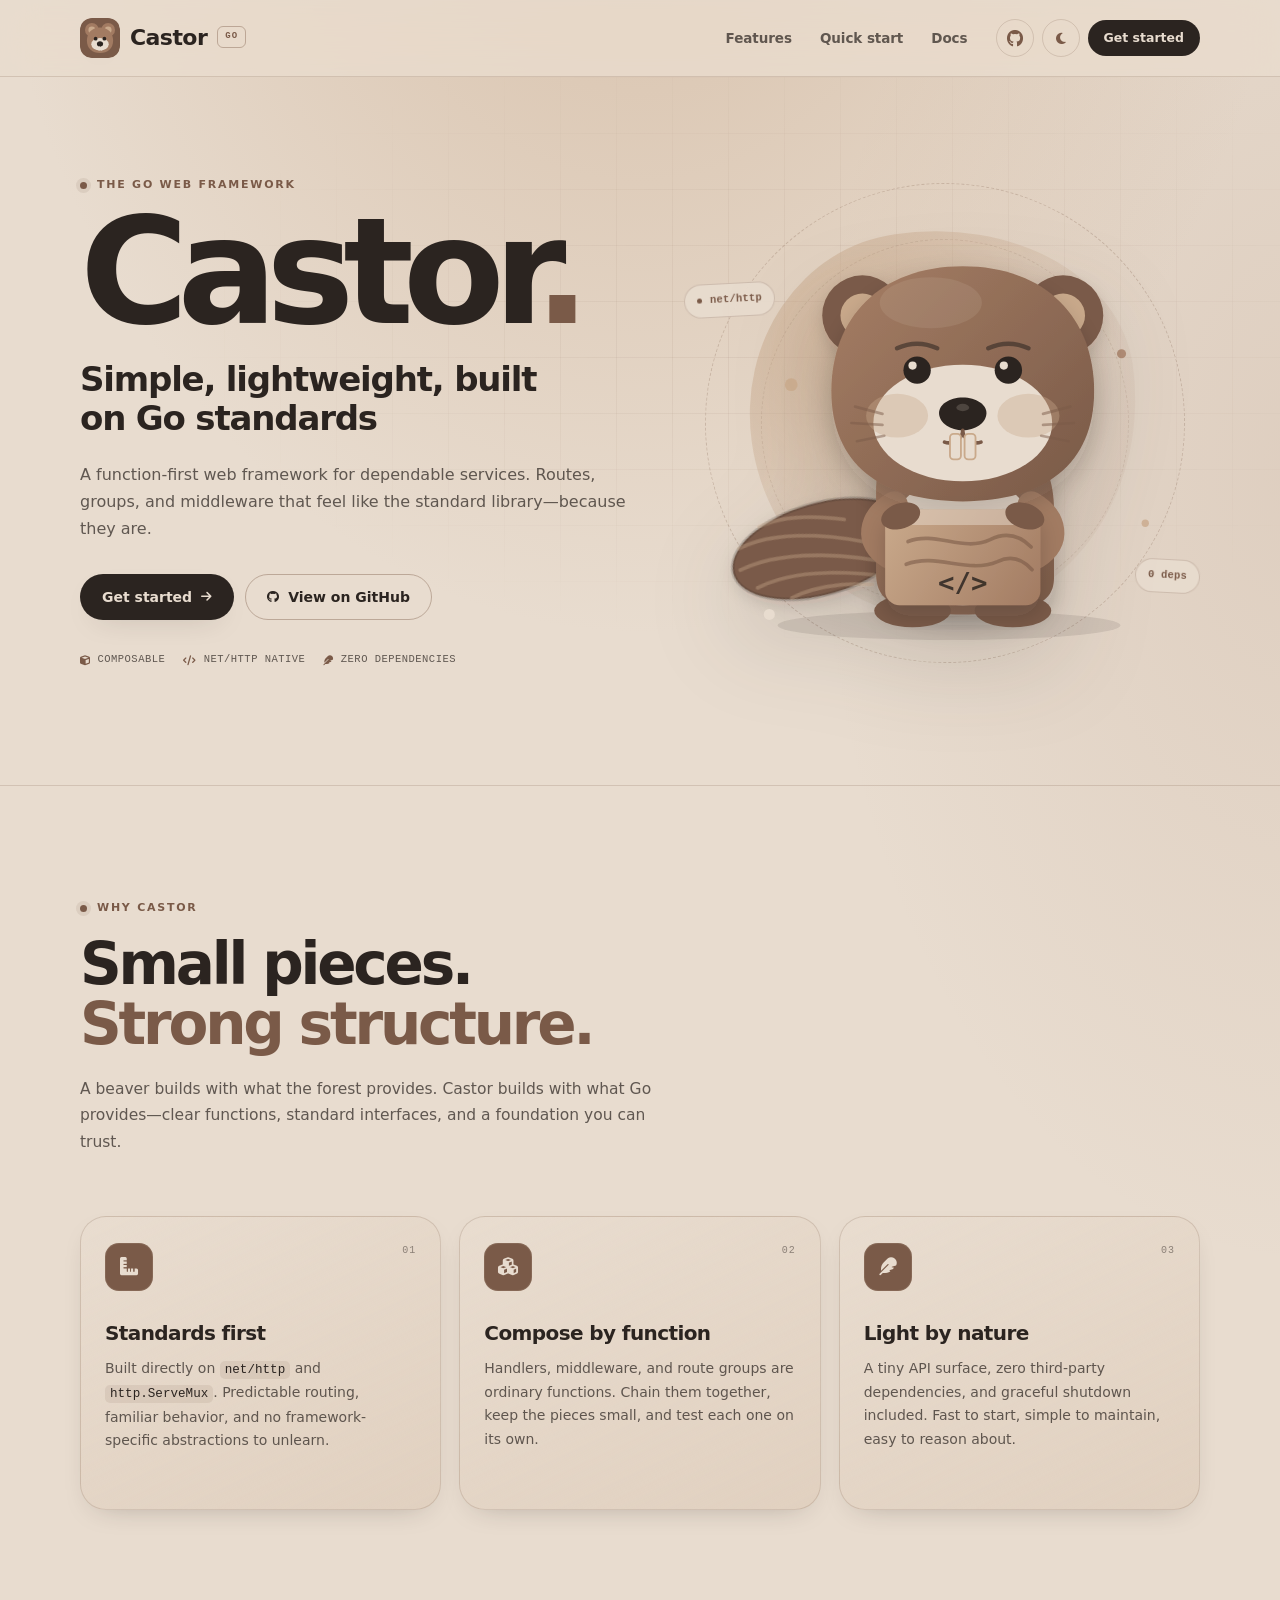
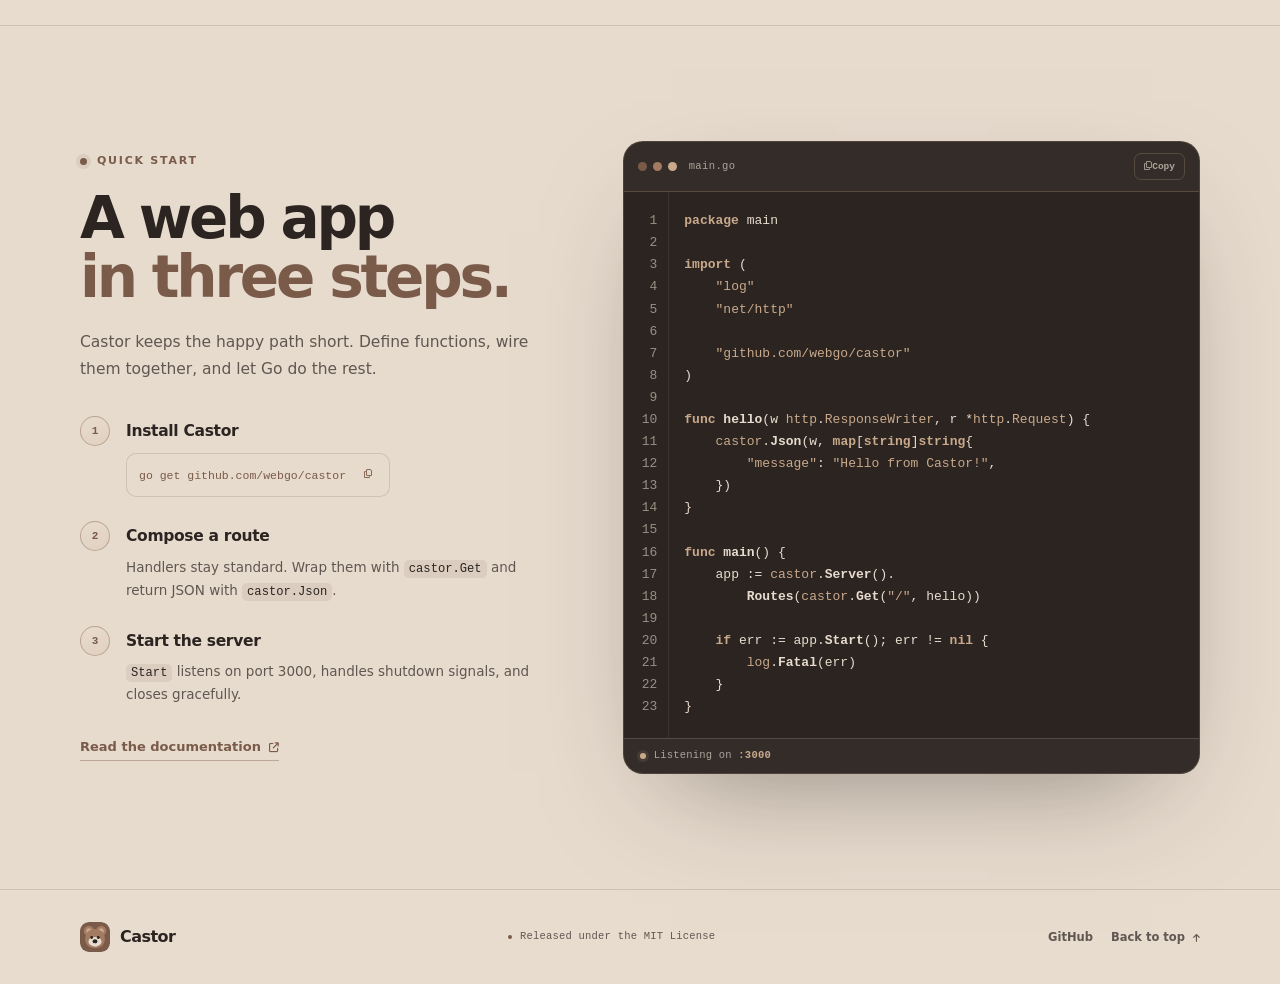
==== index.html @ f1280d49 "feat: initial commit" ====
<!DOCTYPE html>
<html lang="en" data-theme="light">
<head>
  <meta charset="utf-8">
  <meta name="viewport" content="width=device-width, initial-scale=1">
  <title>Castor — Simple, lightweight, built on Go standards</title>
  <meta name="description" content="Castor is a simple, lightweight Go web framework built on net/http standards. Compose routes, groups, and middleware from plain functions.">
  <meta name="theme-color" content="#E8DCCF">
  <link rel="icon" type="image/svg+xml" href="assets/castor-mark.svg">
  <script>
    (() => {
      const saved = (() => {
        try { return localStorage.getItem('castor-theme'); } catch { return null; }
      })();
      const theme = saved === 'light' || saved === 'dark'
        ? saved
        : (window.matchMedia('(prefers-color-scheme: dark)').matches ? 'dark' : 'light');
      document.documentElement.dataset.theme = theme;
    })();
  </script>
  <link rel="preconnect" href="https://cdnjs.cloudflare.com" crossorigin>
  <link rel="stylesheet" href="https://cdnjs.cloudflare.com/ajax/libs/font-awesome/6.7.2/css/all.min.css" crossorigin="anonymous" referrerpolicy="no-referrer">
  <link rel="stylesheet" href="styles.css">
</head>
<body>
  <a class="skip-link" href="#main">Skip to content</a>

  <header class="site-header">
    <nav class="nav container" aria-label="Main navigation">
      <a class="brand" href="#top" aria-label="Castor home">
        <img class="brand-mark" src="assets/castor-mark.svg" width="40" height="40" alt="">
        <span class="brand-name">Castor</span>
        <span class="brand-badge">Go</span>
      </a>

      <div class="nav-links">
        <a href="#features">Features</a>
        <a href="#quickstart">Quick start</a>
        <a href="https://github.com/webgo/castor#readme" target="_blank" rel="noreferrer">Docs</a>
      </div>

      <div class="nav-actions">
        <a class="nav-github" href="https://github.com/webgo/castor" target="_blank" rel="noreferrer" aria-label="Castor on GitHub">
          <i class="fa-brands fa-github" aria-hidden="true"></i>
        </a>
        <button class="theme-toggle" type="button" data-theme-toggle aria-label="Switch to dark theme" aria-pressed="false">
          <span class="theme-icon theme-icon-light" aria-hidden="true"><i class="fa-solid fa-moon"></i></span>
          <span class="theme-icon theme-icon-dark" aria-hidden="true"><i class="fa-solid fa-sun"></i></span>
        </button>
        <a class="button button-small button-primary nav-cta" href="#quickstart">Get started</a>
      </div>
    </nav>
  </header>

  <main id="main">
    <section class="hero" id="top" aria-labelledby="hero-title">
      <div class="container hero-grid">
        <div class="hero-copy">
          <p class="eyebrow"><span class="eyebrow-dot" aria-hidden="true"></span> The Go web framework</p>
          <h1 class="hero-title" id="hero-title">Castor<span class="hero-period">.</span></h1>
          <p class="tagline">Simple, lightweight, built on Go standards</p>
          <p class="lede">A function-first web framework for dependable services. Routes, groups, and middleware that feel like the standard library—because they are.</p>

          <div class="hero-actions">
            <a class="button button-primary" href="#quickstart">
              Get started
              <i class="fa-solid fa-arrow-right" aria-hidden="true"></i>
            </a>
            <a class="button button-ghost" href="https://github.com/webgo/castor" target="_blank" rel="noreferrer">
              <i class="fa-brands fa-github" aria-hidden="true"></i>
              View on GitHub
            </a>
          </div>

          <ul class="hero-facts" aria-label="Castor highlights">
            <li><i class="fa-solid fa-cube" aria-hidden="true"></i> Composable</li>
            <li><i class="fa-solid fa-code" aria-hidden="true"></i> net/http native</li>
            <li><i class="fa-solid fa-feather" aria-hidden="true"></i> Zero dependencies</li>
          </ul>
        </div>

        <div class="hero-art">
          <div class="hero-orbit hero-orbit-one" aria-hidden="true"></div>
          <div class="hero-orbit hero-orbit-two" aria-hidden="true"></div>
          <div class="mascot-wrap">
            <img class="mascot" src="assets/castor-mascot.svg" width="560" height="520" alt="Castor, a friendly beaver holding a wooden block carved with code brackets">
          </div>
          <span class="floating-tag floating-tag-one"><span class="tag-dot" aria-hidden="true"></span> net/http</span>
          <span class="floating-tag floating-tag-two">0 deps</span>
        </div>
      </div>
    </section>

    <section class="section features" id="features" aria-labelledby="features-title">
      <div class="container">
        <div class="section-head">
          <p class="eyebrow"><span class="eyebrow-dot" aria-hidden="true"></span> Why Castor</p>
          <h2 id="features-title">Small pieces.<br><span class="text-accent">Strong structure.</span></h2>
          <p class="section-lede">A beaver builds with what the forest provides. Castor builds with what Go provides—clear functions, standard interfaces, and a foundation you can trust.</p>
        </div>

        <div class="feature-grid">
          <article class="feature-card">
            <div class="card-top">
              <span class="card-icon"><i class="fa-solid fa-ruler-combined" aria-hidden="true"></i></span>
              <span class="card-index">01</span>
            </div>
            <h3>Standards first</h3>
            <p>Built directly on <code>net/http</code> and <code>http.ServeMux</code>. Predictable routing, familiar behavior, and no framework-specific abstractions to unlearn.</p>
            <span class="card-line" aria-hidden="true"></span>
          </article>

          <article class="feature-card">
            <div class="card-top">
              <span class="card-icon"><i class="fa-solid fa-cubes" aria-hidden="true"></i></span>
              <span class="card-index">02</span>
            </div>
            <h3>Compose by function</h3>
            <p>Handlers, middleware, and route groups are ordinary functions. Chain them together, keep the pieces small, and test each one on its own.</p>
            <span class="card-line" aria-hidden="true"></span>
          </article>

          <article class="feature-card">
            <div class="card-top">
              <span class="card-icon"><i class="fa-solid fa-feather" aria-hidden="true"></i></span>
              <span class="card-index">03</span>
            </div>
            <h3>Light by nature</h3>
            <p>A tiny API surface, zero third-party dependencies, and graceful shutdown included. Fast to start, simple to maintain, easy to reason about.</p>
            <span class="card-line" aria-hidden="true"></span>
          </article>
        </div>
      </div>
    </section>

    <section class="section quickstart" id="quickstart" aria-labelledby="quickstart-title">
      <div class="container">
        <div class="tutorial-shell">
          <div class="tutorial-copy">
            <p class="eyebrow"><span class="eyebrow-dot" aria-hidden="true"></span> Quick start</p>
            <h2 id="quickstart-title">A web app<br><span class="text-accent">in three steps.</span></h2>
            <p class="section-lede">Castor keeps the happy path short. Define functions, wire them together, and let Go do the rest.</p>

            <ol class="steps">
              <li>
                <span class="step-number" aria-hidden="true">1</span>
                <div class="step-body">
                  <h3>Install Castor</h3>
                  <div class="install-command">
                    <code id="install-command">go get github.com/webgo/castor</code>
                    <button class="copy-button copy-button-compact" type="button" data-copy-target="#install-command" aria-label="Copy install command">
                      <span class="copy-default" aria-hidden="true"><i class="fa-regular fa-copy"></i></span>
                      <span class="copy-success" aria-hidden="true"><i class="fa-solid fa-check"></i></span>
                    </button>
                  </div>
                </div>
              </li>
              <li>
                <span class="step-number" aria-hidden="true">2</span>
                <div class="step-body">
                  <h3>Compose a route</h3>
                  <p>Handlers stay standard. Wrap them with <code>castor.Get</code> and return JSON with <code>castor.Json</code>.</p>
                </div>
              </li>
              <li>
                <span class="step-number" aria-hidden="true">3</span>
                <div class="step-body">
                  <h3>Start the server</h3>
                  <p><code>Start</code> listens on port 3000, handles shutdown signals, and closes gracefully.</p>
                </div>
              </li>
            </ol>

            <a class="text-link" href="https://github.com/webgo/castor" target="_blank" rel="noreferrer">
              Read the documentation
              <i class="fa-solid fa-arrow-up-right-from-square" aria-hidden="true"></i>
            </a>
          </div>

          <div class="tutorial-code">
            <div class="code-card">
              <div class="code-toolbar">
                <div class="traffic-lights" aria-hidden="true"><span></span><span></span><span></span></div>
                <span class="code-filename">main.go</span>
                <button class="copy-button" type="button" data-copy-target="#quickstart-code" aria-label="Copy quick start code">
                  <span class="copy-default" aria-hidden="true"><i class="fa-regular fa-copy"></i><span class="copy-label">Copy</span></span>
                  <span class="copy-success" aria-hidden="true"><i class="fa-solid fa-check"></i><span class="copy-label">Copied</span></span>
                </button>
              </div>

              <div class="code-body">
                <div class="line-numbers" aria-hidden="true">
                  <span>1</span><span>2</span><span>3</span><span>4</span><span>5</span><span>6</span>
                  <span>7</span><span>8</span><span>9</span><span>10</span><span>11</span><span>12</span>
                  <span>13</span><span>14</span><span>15</span><span>16</span><span>17</span><span>18</span>
                  <span>19</span><span>20</span><span>21</span><span>22</span><span>23</span>
                </div>
                <pre class="code" tabindex="0" aria-label="Example Castor application code"><code id="quickstart-code"><span class="tok-kw">package</span> main

<span class="tok-kw">import</span> (
	<span class="tok-str">"log"</span>
	<span class="tok-str">"net/http"</span>

	<span class="tok-str">"github.com/webgo/castor"</span>
)

<span class="tok-kw">func</span> <span class="tok-fn">hello</span>(w <span class="tok-pkg">http</span>.<span class="tok-type">ResponseWriter</span>, r *<span class="tok-pkg">http</span>.<span class="tok-type">Request</span>) {
	<span class="tok-pkg">castor</span>.<span class="tok-fn">Json</span>(w, <span class="tok-kw">map</span>[<span class="tok-kw">string</span>]<span class="tok-kw">string</span>{
		<span class="tok-str">"message"</span>: <span class="tok-str">"Hello from Castor!"</span>,
	})
}

<span class="tok-kw">func</span> <span class="tok-fn">main</span>() {
	app := <span class="tok-pkg">castor</span>.<span class="tok-fn">Server</span>().
		<span class="tok-fn">Routes</span>(<span class="tok-pkg">castor</span>.<span class="tok-fn">Get</span>(<span class="tok-str">"/"</span>, hello))

	<span class="tok-kw">if</span> err := app.<span class="tok-fn">Start</span>(); err != <span class="tok-kw">nil</span> {
		<span class="tok-pkg">log</span>.<span class="tok-fn">Fatal</span>(err)
	}
}</code></pre>
              </div>

              <div class="code-status">
                <span class="status-dot" aria-hidden="true"></span>
                <span>Listening on <strong>:3000</strong></span>
              </div>
            </div>
          </div>
        </div>
      </div>
    </section>
  </main>

  <footer class="site-footer">
    <div class="container footer-inner">
      <a class="brand footer-brand" href="#top" aria-label="Back to top">
        <img class="brand-mark" src="assets/castor-mark.svg" width="30" height="30" alt="">
        <span class="brand-name">Castor</span>
      </a>
      <p class="footer-note"><span class="footer-dot" aria-hidden="true"></span> Released under the MIT License</p>
      <div class="footer-links">
        <a href="https://github.com/webgo/castor" target="_blank" rel="noreferrer">GitHub</a>
        <a href="#top">Back to top <i class="fa-solid fa-arrow-up" aria-hidden="true"></i></a>
      </div>
    </div>
  </footer>

  <p class="sr-only" id="copy-status" role="status" aria-live="polite"></p>
  <script src="main.js"></script>
</body>
</html>
---- styles.css ----
/* Castor landing page
   Palette: #7A5A48, #A27B62, #C9A98B, #E8DCCF, #2B2420 */

:root {
  color-scheme: light;

  --brown: #7A5A48;
  --taupe: #A27B62;
  --sand: #C9A98B;
  --cream: #E8DCCF;
  --ink: #2B2420;

  --bg: var(--cream);
  --text: var(--ink);
  --text-soft: var(--brown);
  --muted: rgba(43, 36, 32, .72);
  --faint: rgba(43, 36, 32, .48);

  --surface: rgba(232, 220, 207, .64);
  --surface-raised: linear-gradient(155deg, rgba(232, 220, 207, .96), rgba(201, 169, 139, .22));
  --border: rgba(122, 90, 72, .2);
  --border-strong: rgba(122, 90, 72, .4);
  --accent: var(--brown);
  --accent-soft: rgba(122, 90, 72, .11);
  --header-bg: rgba(232, 220, 207, .82);
  --grid: rgba(122, 90, 72, .085);
  --glow-one: rgba(201, 169, 139, .58);
  --glow-two: rgba(162, 123, 98, .14);
  --float-bg: rgba(232, 220, 207, .9);
  --float-border: rgba(122, 90, 72, .24);

  --button-bg: var(--ink);
  --button-fg: var(--cream);
  --button-hover-bg: var(--brown);
  --button-hover-fg: var(--cream);

  --icon-bg: var(--brown);
  --icon-fg: var(--cream);

  --shadow-sm: 0 10px 30px -18px rgba(43, 36, 32, .38);
  --shadow-md: 0 26px 64px -34px rgba(43, 36, 32, .44);
  --shadow-lg: 0 44px 110px -48px rgba(43, 36, 32, .5);

  --code-bg: #2B2420;
  --code-text: #E8DCCF;
  --code-muted: rgba(232, 220, 207, .68);
  --code-line: rgba(232, 220, 207, .58);
  --code-keyword: #C9A98B;
  --code-string: #C9A98B;
  --code-fn: #E8DCCF;
  --code-type: #C9A98B;
  --code-pkg: #C9A98B;
  --code-punct: rgba(232, 220, 207, .72);
  --code-border: rgba(201, 169, 139, .24);
  --code-toolbar: rgba(232, 220, 207, .045);
  --code-font-size: 13px;
  --code-line-height: 1.7;

  --font-sans: "Avenir Next", "Avenir", "Segoe UI Variable", "Segoe UI", ui-sans-serif, system-ui, -apple-system, BlinkMacSystemFont, sans-serif;
  --font-mono: "SFMono-Regular", "Cascadia Code", "JetBrains Mono", ui-monospace, Menlo, Consolas, monospace;
  --container: 1120px;
  --radius-sm: 12px;
  --radius-md: 18px;
  --radius-lg: 26px;
  --ease: cubic-bezier(.2, .7, .3, 1);
}

[data-theme="dark"] {
  color-scheme: dark;

  --bg: var(--ink);
  --text: var(--cream);
  --text-soft: var(--sand);
  --muted: rgba(232, 220, 207, .68);
  --faint: rgba(232, 220, 207, .46);

  --surface: rgba(232, 220, 207, .055);
  --surface-raised: linear-gradient(155deg, rgba(232, 220, 207, .075), rgba(162, 123, 98, .06));
  --border: rgba(201, 169, 139, .18);
  --border-strong: rgba(201, 169, 139, .36);
  --accent: var(--sand);
  --accent-soft: rgba(201, 169, 139, .11);
  --header-bg: rgba(43, 36, 32, .84);
  --grid: rgba(201, 169, 139, .07);
  --glow-one: rgba(122, 90, 72, .42);
  --glow-two: rgba(162, 123, 98, .1);
  --float-bg: rgba(43, 36, 32, .92);
  --float-border: rgba(201, 169, 139, .25);

  --button-bg: var(--sand);
  --button-fg: var(--ink);
  --button-hover-bg: var(--cream);
  --button-hover-fg: var(--ink);

  --icon-bg: rgba(201, 169, 139, .14);
  --icon-fg: var(--sand);

  --shadow-sm: 0 10px 30px -18px rgba(0, 0, 0, .55);
  --shadow-md: 0 26px 64px -34px rgba(0, 0, 0, .6);
  --shadow-lg: 0 44px 110px -48px rgba(0, 0, 0, .7);
}

*,
*::before,
*::after {
  box-sizing: border-box;
}

html {
  scroll-padding-top: 96px;
}

@media (prefers-reduced-motion: no-preference) {
  html {
    scroll-behavior: smooth;
  }
}

body {
  margin: 0;
  min-height: 100vh;
  background-color: var(--bg);
  background-image:
    radial-gradient(ellipse 72% 48% at 50% -10%, var(--glow-one), transparent 72%),
    radial-gradient(ellipse 52% 42% at 102% 18%, var(--glow-two), transparent 74%);
  color: var(--text);
  font-family: var(--font-sans);
  font-size: 16px;
  line-height: 1.5;
  -webkit-font-smoothing: antialiased;
  text-rendering: optimizeLegibility;
}

::selection {
  background: var(--brown);
  color: var(--cream);
}

[data-theme="dark"] ::selection {
  background: var(--sand);
  color: var(--ink);
}

img,
svg {
  display: block;
  max-width: 100%;
}

a {
  color: inherit;
}

button,
input {
  font: inherit;
}

button {
  cursor: pointer;
}

:focus-visible {
  outline: 2px solid var(--accent);
  outline-offset: 3px;
}

.container {
  width: min(100% - 40px, var(--container));
  margin-inline: auto;
}

.sr-only {
  position: absolute;
  width: 1px;
  height: 1px;
  padding: 0;
  margin: -1px;
  overflow: hidden;
  clip: rect(0, 0, 0, 0);
  white-space: nowrap;
  border: 0;
}

.skip-link {
  position: fixed;
  top: 12px;
  left: 12px;
  z-index: 200;
  padding: 10px 14px;
  border-radius: 10px;
  background: var(--ink);
  color: var(--cream);
  font-size: 13px;
  font-weight: 700;
  text-decoration: none;
  transform: translateY(-160%);
  transition: transform .2s var(--ease);
}

.skip-link:focus {
  transform: translateY(0);
}

/* Header */

.site-header {
  position: sticky;
  top: 0;
  z-index: 100;
  background: var(--header-bg);
  border-bottom: 1px solid var(--border);
  -webkit-backdrop-filter: blur(18px) saturate(140%);
  backdrop-filter: blur(18px) saturate(140%);
}

.nav {
  display: flex;
  align-items: center;
  min-height: 76px;
  gap: 24px;
}

.brand {
  display: inline-flex;
  align-items: center;
  gap: 10px;
  color: var(--text);
  text-decoration: none;
  font-weight: 800;
  letter-spacing: -.035em;
  flex: 0 0 auto;
}

.brand-mark {
  width: 40px;
  height: 40px;
  border-radius: 12px;
  box-shadow: var(--shadow-sm);
}

.brand-name {
  font-size: 22px;
  line-height: 1;
}

.brand-badge {
  display: inline-flex;
  align-items: center;
  padding: 3px 7px 4px;
  border: 1px solid var(--border-strong);
  border-radius: 6px;
  color: var(--accent);
  font-family: var(--font-mono);
  font-size: 9px;
  font-weight: 700;
  letter-spacing: .12em;
  text-transform: uppercase;
  transform: translateY(-1px);
}

.nav-links {
  display: flex;
  align-items: center;
  gap: 28px;
  margin-left: auto;
}

.nav-links a {
  position: relative;
  padding: 6px 0;
  color: var(--muted);
  font-size: 13.5px;
  font-weight: 600;
  letter-spacing: -.005em;
  text-decoration: none;
  transition: color .2s var(--ease);
}

.nav-links a::after {
  content: "";
  position: absolute;
  left: 0;
  right: 0;
  bottom: 0;
  height: 1.5px;
  border-radius: 2px;
  background: var(--accent);
  transform: scaleX(0);
  transform-origin: left;
  transition: transform .25s var(--ease);
}

.nav-links a:hover {
  color: var(--text);
}

.nav-links a:hover::after {
  transform: scaleX(1);
}

.nav-actions {
  display: flex;
  align-items: center;
  gap: 8px;
  margin-left: 4px;
}

.nav-github,
.theme-toggle {
  display: inline-grid;
  place-items: center;
  width: 38px;
  height: 38px;
  padding: 0;
  border: 1px solid var(--border);
  border-radius: 50%;
  background: transparent;
  color: var(--text-soft);
  text-decoration: none;
  transition: color .2s var(--ease), background-color .2s var(--ease), border-color .2s var(--ease), transform .2s var(--ease);
}

.nav-github {
  font-size: 17px;
}

.nav-github:hover,
.theme-toggle:hover {
  color: var(--text);
  background: var(--accent-soft);
  border-color: var(--border-strong);
  transform: translateY(-1px);
}

.theme-toggle {
  position: relative;
  overflow: hidden;
}

.theme-icon {
  display: inline-grid;
  place-items: center;
  font-size: 13px;
  transition: transform .3s var(--ease), opacity .3s var(--ease);
}

.theme-icon-dark {
  position: absolute;
}

[data-theme="light"] .theme-icon-dark {
  display: none;
}

[data-theme="dark"] .theme-icon-light {
  display: none;
}

/* Buttons */

.button {
  display: inline-flex;
  align-items: center;
  justify-content: center;
  gap: 9px;
  min-height: 46px;
  padding: 12px 21px;
  border: 1px solid transparent;
  border-radius: 999px;
  font-size: 14px;
  font-weight: 700;
  line-height: 1;
  text-decoration: none;
  white-space: nowrap;
  transition: background-color .2s var(--ease), color .2s var(--ease), border-color .2s var(--ease), transform .2s var(--ease), box-shadow .2s var(--ease);
}

.button i {
  font-size: 12px;
  transition: transform .2s var(--ease);
}

.button-primary {
  background: var(--button-bg);
  color: var(--button-fg);
  box-shadow: var(--shadow-sm);
}

.button-primary:hover {
  background: var(--button-hover-bg);
  color: var(--button-hover-fg);
  transform: translateY(-2px);
  box-shadow: var(--shadow-md);
}

.button-primary:hover i {
  transform: translateX(3px);
}

.button-ghost {
  border-color: var(--border-strong);
  color: var(--text);
  background: transparent;
}

.button-ghost:hover {
  border-color: var(--accent);
  background: var(--accent-soft);
  transform: translateY(-2px);
}

.button-small {
  min-height: 36px;
  padding: 9px 15px;
  font-size: 12.5px;
}

/* Hero */

.hero {
  position: relative;
  overflow: hidden;
  padding: clamp(56px, 8vw, 96px) 0 clamp(64px, 9vw, 112px);
}

.hero::before {
  content: "";
  position: absolute;
  inset: 0;
  background-image:
    linear-gradient(var(--grid) 1px, transparent 1px),
    linear-gradient(90deg, var(--grid) 1px, transparent 1px);
  background-size: 56px 56px;
  -webkit-mask-image: radial-gradient(ellipse 66% 58% at 64% 36%, #000 8%, transparent 76%);
  mask-image: radial-gradient(ellipse 66% 58% at 64% 36%, #000 8%, transparent 76%);
  pointer-events: none;
}

.hero-grid {
  position: relative;
  z-index: 1;
  display: grid;
  grid-template-columns: minmax(0, 1.04fr) minmax(0, .96fr);
  align-items: center;
  gap: clamp(28px, 5vw, 56px);
}

.hero-copy {
  max-width: 660px;
}

.eyebrow {
  display: flex;
  align-items: center;
  gap: 10px;
  margin: 0 0 20px;
  color: var(--accent);
  font-size: 11px;
  font-weight: 800;
  letter-spacing: .16em;
  line-height: 1.3;
  text-transform: uppercase;
}

.eyebrow-dot {
  display: inline-block;
  width: 7px;
  height: 7px;
  border-radius: 50%;
  background: var(--accent);
  box-shadow: 0 0 0 4px var(--accent-soft);
  flex: 0 0 auto;
}

.hero-title {
  margin: 0;
  font-size: clamp(82px, 12.6vw, 148px);
  font-weight: 800;
  letter-spacing: -.075em;
  line-height: .82;
}

.hero-period {
  color: var(--accent);
}

.tagline {
  max-width: 20ch;
  margin: 26px 0 0;
  font-size: clamp(24px, 2.8vw, 34px);
  font-weight: 600;
  letter-spacing: -.035em;
  line-height: 1.16;
}

.lede {
  max-width: 55ch;
  margin: 22px 0 0;
  color: var(--muted);
  font-size: 16px;
  line-height: 1.7;
}

.hero-actions {
  display: flex;
  flex-wrap: wrap;
  gap: 11px;
  margin-top: 32px;
}

.hero-facts {
  display: flex;
  flex-wrap: wrap;
  gap: 18px;
  margin: 32px 0 0;
  padding: 0;
  list-style: none;
  color: var(--muted);
  font-family: var(--font-mono);
  font-size: 10.5px;
  letter-spacing: .045em;
  text-transform: uppercase;
}

.hero-facts li {
  display: inline-flex;
  align-items: center;
  gap: 7px;
}

.hero-facts i {
  color: var(--accent);
  font-size: 10px;
}

.hero-art {
  position: relative;
  display: grid;
  place-items: center;
  min-height: 500px;
  isolation: isolate;
}

.hero-art::before {
  content: "";
  position: absolute;
  z-index: 0;
  width: 76%;
  aspect-ratio: 1;
  border-radius: 44% 56% 52% 48% / 48% 42% 58% 52%;
  background: radial-gradient(circle at 32% 28%, rgba(201, 169, 139, .7), rgba(162, 123, 98, .07) 68%);
  transform: rotate(-8deg);
}

[data-theme="dark"] .hero-art::before {
  background: radial-gradient(circle at 32% 28%, rgba(122, 90, 72, .44), rgba(162, 123, 98, .04) 68%);
}

.hero-orbit {
  position: absolute;
  z-index: 0;
  border: 1px dashed var(--border-strong);
  border-radius: 50%;
  pointer-events: none;
}

.hero-orbit-one {
  width: 94%;
  aspect-ratio: 1;
  transform: rotate(-14deg);
  opacity: .62;
  animation: orbit 70s linear infinite;
}

.hero-orbit-two {
  width: 72%;
  aspect-ratio: 1;
  transform: rotate(19deg);
  opacity: .35;
  animation: orbit-reverse 52s linear infinite;
}

.mascot-wrap {
  position: relative;
  z-index: 2;
  width: min(100%, 540px);
}

.mascot {
  width: 100%;
  height: auto;
  filter: drop-shadow(0 34px 46px rgba(43, 36, 32, .16));
  animation: float 7s ease-in-out infinite;
  transform-origin: 50% 78%;
}

[data-theme="dark"] .mascot {
  filter: drop-shadow(0 34px 46px rgba(0, 0, 0, .34));
}

.floating-tag {
  position: absolute;
  z-index: 3;
  display: inline-flex;
  align-items: center;
  gap: 8px;
  padding: 8px 12px;
  border: 1px solid var(--float-border);
  border-radius: 999px;
  background: var(--float-bg);
  color: var(--text-soft);
  box-shadow: var(--shadow-sm);
  -webkit-backdrop-filter: blur(10px);
  backdrop-filter: blur(10px);
  font-family: var(--font-mono);
  font-size: 10.5px;
  font-weight: 600;
  letter-spacing: .02em;
  white-space: nowrap;
}

.floating-tag-one {
  top: 22%;
  left: -1%;
  transform: rotate(-3deg);
}

.floating-tag-two {
  right: 0;
  bottom: 16%;
  transform: rotate(3deg);
}

.tag-dot {
  width: 5px;
  height: 5px;
  border-radius: 50%;
  background: var(--accent);
}

/* Shared section styles */

.section {
  position: relative;
  padding: clamp(72px, 9vw, 118px) 0;
}

.features {
  border-top: 1px solid var(--border);
}

.section-head {
  max-width: 740px;
  margin-bottom: clamp(42px, 5vw, 60px);
}

.section-head h2,
.tutorial-copy h2 {
  margin: 0;
  font-size: clamp(38px, 5vw, 58px);
  font-weight: 800;
  letter-spacing: -.055em;
  line-height: 1.02;
}

.text-accent {
  color: var(--accent);
}

.section-lede {
  max-width: 60ch;
  margin: 22px 0 0;
  color: var(--muted);
  font-size: 15.5px;
  line-height: 1.72;
}

/* Feature cards */

.feature-grid {
  display: grid;
  grid-template-columns: repeat(auto-fit, minmax(250px, 1fr));
  gap: 18px;
}

.feature-card {
  position: relative;
  display: flex;
  flex-direction: column;
  min-height: 294px;
  padding: 26px 24px 30px;
  overflow: hidden;
  border: 1px solid var(--border);
  border-radius: var(--radius-lg);
  background: var(--surface-raised);
  box-shadow: var(--shadow-sm);
  transition: transform .3s var(--ease), border-color .3s var(--ease), box-shadow .3s var(--ease);
}

.feature-card:hover {
  transform: translateY(-6px);
  border-color: var(--border-strong);
  box-shadow: var(--shadow-md);
}

.card-top {
  display: flex;
  align-items: flex-start;
  justify-content: space-between;
  gap: 16px;
}

.card-icon {
  display: inline-grid;
  place-items: center;
  width: 48px;
  height: 48px;
  border-radius: 14px;
  background: var(--icon-bg);
  color: var(--icon-fg);
  font-size: 18px;
  box-shadow: inset 0 0 0 1px rgba(232, 220, 207, .1);
}

.card-index {
  color: var(--faint);
  font-family: var(--font-mono);
  font-size: 10px;
  letter-spacing: .1em;
}

.feature-card h3 {
  margin: 30px 0 0;
  font-size: 20px;
  font-weight: 750;
  letter-spacing: -.03em;
  line-height: 1.2;
}

.feature-card p {
  margin: 12px 0 0;
  color: var(--muted);
  font-size: 14px;
  line-height: 1.7;
}

.feature-card code,
.tutorial-copy code {
  padding: 2px 5px;
  border-radius: 5px;
  background: var(--accent-soft);
  color: var(--text);
  font-family: var(--font-mono);
  font-size: .9em;
}

.card-line {
  position: absolute;
  right: 24px;
  bottom: 0;
  left: 24px;
  height: 2px;
  border-radius: 2px;
  background: linear-gradient(90deg, var(--accent), transparent);
  opacity: .45;
  transform: scaleX(0);
  transform-origin: left;
  transition: transform .35s var(--ease);
}

.feature-card:hover .card-line {
  transform: scaleX(1);
}

/* Tutorial */

.quickstart {
  border-top: 1px solid var(--border);
  border-bottom: 1px solid var(--border);
  background: var(--surface);
}

.tutorial-shell {
  display: grid;
  grid-template-columns: minmax(0, .9fr) minmax(0, 1.1fr);
  align-items: center;
  gap: clamp(36px, 5.5vw, 72px);
}

.tutorial-copy .section-lede {
  max-width: 46ch;
}

.steps {
  display: flex;
  flex-direction: column;
  gap: 24px;
  margin: 34px 0 0;
  padding: 0;
  list-style: none;
}

.steps li {
  display: grid;
  grid-template-columns: 32px minmax(0, 1fr);
  align-items: start;
  gap: 14px;
}

.step-number {
  display: inline-grid;
  place-items: center;
  width: 30px;
  height: 30px;
  border: 1px solid var(--border-strong);
  border-radius: 50%;
  background: var(--surface-raised);
  color: var(--accent);
  font-family: var(--font-mono);
  font-size: 11px;
  font-weight: 700;
}

.step-body h3 {
  margin: 4px 0 0;
  font-size: 15.5px;
  font-weight: 750;
  letter-spacing: -.02em;
}

.step-body p {
  margin: 7px 0 0;
  color: var(--muted);
  font-size: 13.5px;
  line-height: 1.65;
}

.install-command {
  display: flex;
  align-items: center;
  gap: 8px;
  width: fit-content;
  max-width: 100%;
  margin-top: 10px;
  padding: 7px 7px 7px 12px;
  border: 1px solid var(--border);
  border-radius: 10px;
  background: var(--surface);
}

.install-command code {
  min-width: 0;
  overflow-x: auto;
  padding: 0;
  background: none;
  color: var(--text-soft);
  font-family: var(--font-mono);
  font-size: 11.5px;
  white-space: nowrap;
  scrollbar-width: none;
}

.install-command code::-webkit-scrollbar {
  display: none;
}

.text-link {
  display: inline-flex;
  align-items: center;
  gap: 8px;
  margin-top: 32px;
  padding-bottom: 3px;
  border-bottom: 1px solid var(--border-strong);
  color: var(--accent);
  font-size: 13px;
  font-weight: 750;
  text-decoration: none;
  transition: color .2s var(--ease), border-color .2s var(--ease);
}

.text-link i {
  font-size: 10px;
  transition: transform .2s var(--ease);
}

.text-link:hover {
  border-color: var(--accent);
  color: var(--text);
}

.text-link:hover i {
  transform: translate(2px, -2px);
}

/* Code window */

.tutorial-code {
  min-width: 0;
}

.code-card {
  overflow: hidden;
  border: 1px solid var(--code-border);
  border-radius: 20px;
  background: var(--code-bg);
  color: var(--code-text);
  box-shadow: var(--shadow-lg);
}

.code-toolbar {
  display: flex;
  align-items: center;
  gap: 12px;
  min-height: 50px;
  padding: 10px 14px;
  border-bottom: 1px solid var(--code-border);
  background: var(--code-toolbar);
}

.traffic-lights {
  display: flex;
  gap: 6px;
  flex: 0 0 auto;
}

.traffic-lights span {
  width: 9px;
  height: 9px;
  border-radius: 50%;
  background: var(--brown);
}

.traffic-lights span:nth-child(2) {
  background: var(--taupe);
}

.traffic-lights span:nth-child(3) {
  background: var(--sand);
}

.code-filename {
  color: var(--code-muted);
  font-family: var(--font-mono);
  font-size: 10.5px;
  letter-spacing: .035em;
}

.copy-button {
  display: inline-flex;
  align-items: center;
  justify-content: center;
  gap: 6px;
  min-height: 27px;
  margin-left: auto;
  padding: 5px 9px;
  border: 1px solid var(--code-border);
  border-radius: 7px;
  background: transparent;
  color: var(--code-muted);
  font-family: var(--font-mono);
  font-size: 9.5px;
  font-weight: 600;
  transition: color .2s var(--ease), background-color .2s var(--ease), border-color .2s var(--ease);
}

.copy-button:hover {
  border-color: rgba(201, 169, 139, .48);
  background: rgba(232, 220, 207, .06);
  color: var(--code-text);
}

.copy-success {
  display: none;
}

.copy-button.is-copied {
  border-color: rgba(201, 169, 139, .5);
  color: var(--sand);
}

.copy-button.is-copied .copy-default {
  display: none;
}

.copy-button.is-copied .copy-success {
  display: inline-flex;
  align-items: center;
  gap: 6px;
}

.copy-button-compact {
  width: 28px;
  min-width: 28px;
  min-height: 28px;
  padding: 0;
  border-color: transparent;
  color: var(--accent);
}

.copy-button-compact:hover {
  border-color: var(--border);
  background: var(--accent-soft);
  color: var(--text);
}

.code-body {
  display: flex;
  align-items: flex-start;
  overflow-x: auto;
}

.line-numbers {
  display: flex;
  flex: 0 0 auto;
  flex-direction: column;
  padding: 18px 11px 20px 18px;
  border-right: 1px solid rgba(232, 220, 207, .075);
  color: var(--code-line);
  font-family: var(--font-mono);
  font-size: var(--code-font-size);
  line-height: var(--code-line-height);
  text-align: right;
  user-select: none;
  -webkit-user-select: none;
}

.line-numbers span {
  display: block;
}

.code {
  min-width: 0;
  margin: 0;
  padding: 18px 20px 20px 15px;
  overflow: visible;
  color: var(--code-text);
  font-family: var(--font-mono);
  font-size: var(--code-font-size);
  line-height: var(--code-line-height);
  tab-size: 4;
  -moz-tab-size: 4;
}

.code code {
  display: block;
  min-width: max-content;
  background: none;
  color: inherit;
  font: inherit;
}

.tok-kw {
  color: var(--code-keyword);
  font-weight: 650;
}

.tok-str {
  color: var(--code-string);
}

.tok-fn {
  color: var(--code-fn);
  font-weight: 650;
}

.tok-type {
  color: var(--code-type);
}

.tok-pkg {
  color: var(--code-pkg);
}

.code-status {
  display: flex;
  align-items: center;
  gap: 8px;
  padding: 9px 16px;
  border-top: 1px solid var(--code-border);
  background: var(--code-toolbar);
  color: var(--code-muted);
  font-family: var(--font-mono);
  font-size: 10.5px;
  letter-spacing: .02em;
}

.code-status strong {
  color: var(--sand);
  font-weight: 600;
}

.status-dot {
  width: 6px;
  height: 6px;
  border-radius: 50%;
  background: var(--sand);
  box-shadow: 0 0 0 3px rgba(201, 169, 139, .12);
}

/* Footer */

.site-footer {
  padding: 32px 0;
}

.footer-inner {
  display: flex;
  align-items: center;
  justify-content: space-between;
  gap: 20px;
  flex-wrap: wrap;
}

.footer-brand .brand-mark {
  width: 30px;
  height: 30px;
  border-radius: 9px;
}

.footer-brand .brand-name {
  font-size: 16px;
}

.footer-note {
  display: inline-flex;
  align-items: center;
  gap: 8px;
  margin: 0;
  color: var(--muted);
  font-family: var(--font-mono);
  font-size: 10.5px;
  letter-spacing: .02em;
}

.footer-dot {
  width: 4px;
  height: 4px;
  border-radius: 50%;
  background: var(--accent);
}

.footer-links {
  display: flex;
  align-items: center;
  gap: 18px;
  color: var(--muted);
  font-size: 11.5px;
  font-weight: 600;
}

.footer-links a {
  text-decoration: none;
  transition: color .2s var(--ease);
}

.footer-links a:hover {
  color: var(--text);
}

.footer-links i {
  margin-left: 4px;
  font-size: 9px;
}

/* Motion */

@keyframes float {
  0%,
  100% {
    transform: translateY(0) rotate(0deg);
  }
  50% {
    transform: translateY(-11px) rotate(.4deg);
  }
}

@keyframes orbit {
  to {
    transform: rotate(346deg);
  }
}

@keyframes orbit-reverse {
  to {
    transform: rotate(-341deg);
  }
}

@keyframes rise {
  from {
    opacity: 0;
    transform: translateY(14px);
  }
  to {
    opacity: 1;
    transform: translateY(0);
  }
}

@media (prefers-reduced-motion: no-preference) {
  .hero-copy > * {
    animation: rise .7s var(--ease) both;
  }

  .hero-copy > :nth-child(2) {
    animation-delay: .07s;
  }

  .hero-copy > :nth-child(3) {
    animation-delay: .14s;
  }

  .hero-copy > :nth-child(4) {
    animation-delay: .21s;
  }

  .hero-copy > :nth-child(5) {
    animation-delay: .28s;
  }

  .hero-copy > :nth-child(6) {
    animation-delay: .35s;
  }

  .hero-art {
    animation: rise .9s .1s var(--ease) both;
  }
}

@media (prefers-reduced-motion: reduce) {
  .mascot,
  .hero-orbit,
  .hero-copy > *,
  .hero-art {
    animation: none !important;
  }
}

/* Responsive */

@media (max-width: 980px) {
  .hero-grid {
    grid-template-columns: 1fr;
    gap: 26px;
  }

  .hero-copy {
    max-width: 720px;
  }

  .hero-art {
    width: min(100%, 540px);
    min-height: 0;
    margin-inline: auto;
  }

  .hero-art::before {
    width: 68%;
  }

  .tutorial-shell {
    grid-template-columns: 1fr;
    gap: 42px;
  }

  .tutorial-copy {
    max-width: 680px;
  }

  .tutorial-code {
    width: 100%;
  }
}

@media (max-width: 820px) {
  .nav-links,
  .nav-cta {
    display: none;
  }

  .nav-actions {
    margin-left: auto;
  }

  .feature-grid {
    grid-template-columns: repeat(auto-fit, minmax(240px, 1fr));
  }
}

@media (max-width: 640px) {
  .container {
    width: min(100% - 32px, var(--container));
  }

  .site-header .nav {
    min-height: 68px;
  }

  .brand-mark {
    width: 36px;
    height: 36px;
    border-radius: 10px;
  }

  .brand-name {
    font-size: 20px;
  }

  .hero {
    padding-top: 46px;
  }

  .hero::before {
    background-size: 44px 44px;
    -webkit-mask-image: radial-gradient(ellipse 90% 55% at 50% 36%, #000 8%, transparent 78%);
    mask-image: radial-gradient(ellipse 90% 55% at 50% 36%, #000 8%, transparent 78%);
  }

  .hero-copy {
    text-align: center;
  }

  .hero .eyebrow {
    justify-content: center;
  }

  .hero-title {
    font-size: clamp(76px, 22vw, 112px);
  }

  .tagline {
    margin-inline: auto;
    font-size: clamp(24px, 7vw, 30px);
  }

  .lede {
    margin-inline: auto;
  }

  .hero-actions {
    justify-content: center;
  }

  .hero-facts {
    justify-content: center;
    gap: 13px;
  }

  .floating-tag-one {
    top: 14%;
    left: 0;
  }

  .floating-tag-two {
    right: 1%;
    bottom: 10%;
  }

  .section-head h2,
  .tutorial-copy h2 {
    font-size: clamp(34px, 9vw, 46px);
  }

  .feature-grid {
    grid-template-columns: 1fr;
  }

  .feature-card {
    min-height: 0;
  }

  .steps li {
    grid-template-columns: 30px minmax(0, 1fr);
    gap: 12px;
  }

  .install-command {
    width: 100%;
  }

  .line-numbers {
    display: none;
  }

  .code-body {
    overflow-x: hidden;
  }

  .code {
    padding: 15px 16px 17px;
  }

  .code code {
    min-width: 0;
    white-space: pre-wrap;
    overflow-wrap: anywhere;
  }

  .code-toolbar {
    min-height: 46px;
  }

  .footer-inner {
    flex-direction: column;
    justify-content: center;
    text-align: center;
  }

  .footer-links {
    justify-content: center;
  }
}

@media (max-width: 460px) {
  .nav {
    gap: 12px;
  }

  .nav-actions {
    gap: 6px;
  }

  .nav-github,
  .theme-toggle {
    width: 35px;
    height: 35px;
  }

  .hero-actions {
    flex-direction: column;
  }

  .hero-actions .button {
    width: 100%;
  }

  .floating-tag {
    padding: 7px 10px;
    font-size: 9.5px;
  }

  .floating-tag-one {
    left: -2%;
  }

  .floating-tag-two {
    right: -1%;
  }

  .tutorial-copy h2 {
    font-size: 34px;
  }

  .copy-label {
    display: none;
  }

  .copy-button {
    padding-inline: 8px;
  }

  .code-filename {
    font-size: 9.5px;
  }
}
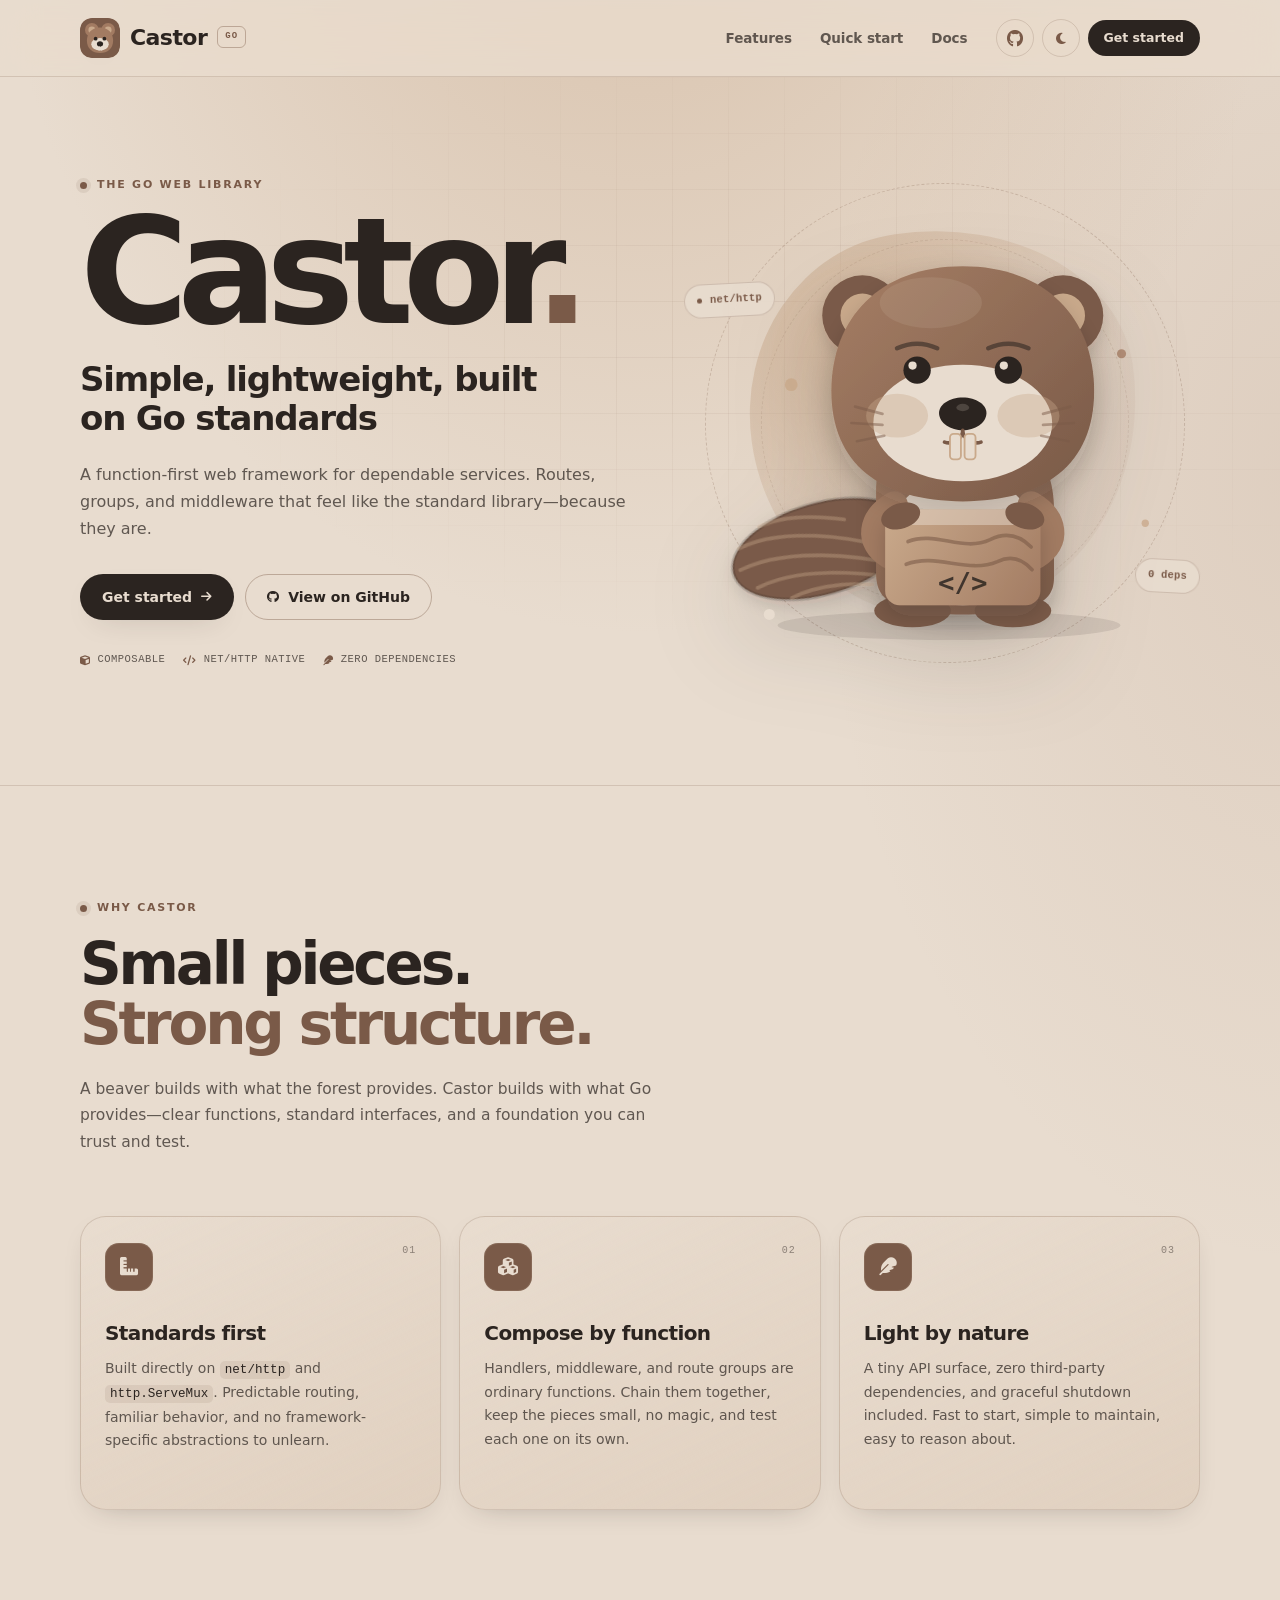
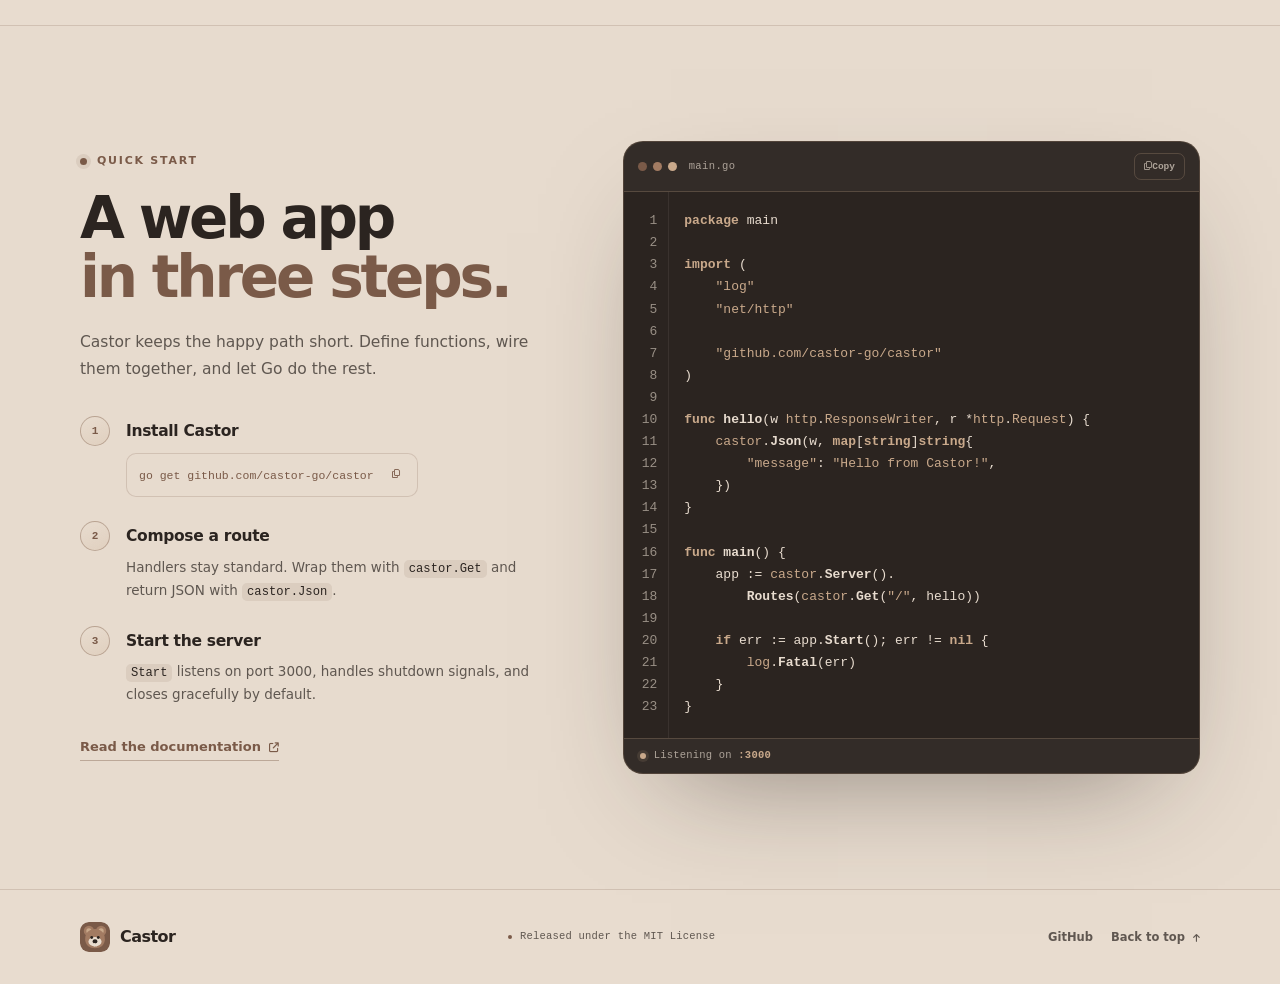
==== commit ed71a3f0: "fix repo references" ====
--- a/index.html
+++ b/index.html
@@ -36,11 +36,11 @@
       <div class="nav-links">
         <a href="#features">Features</a>
         <a href="#quickstart">Quick start</a>
-        <a href="https://github.com/webgo/castor#readme" target="_blank" rel="noreferrer">Docs</a>
+        <a href="https://github.com/castor-go/castor#readme" target="_blank" rel="noreferrer">Docs</a>
       </div>
 
       <div class="nav-actions">
-        <a class="nav-github" href="https://github.com/webgo/castor" target="_blank" rel="noreferrer" aria-label="Castor on GitHub">
+        <a class="nav-github" href="https://github.com/castor-go/castor" target="_blank" rel="noreferrer" aria-label="Castor on GitHub">
           <i class="fa-brands fa-github" aria-hidden="true"></i>
         </a>
         <button class="theme-toggle" type="button" data-theme-toggle aria-label="Switch to dark theme" aria-pressed="false">
@@ -56,7 +56,7 @@
     <section class="hero" id="top" aria-labelledby="hero-title">
       <div class="container hero-grid">
         <div class="hero-copy">
-          <p class="eyebrow"><span class="eyebrow-dot" aria-hidden="true"></span> The Go web framework</p>
+          <p class="eyebrow"><span class="eyebrow-dot" aria-hidden="true"></span> The Go web library</p>
           <h1 class="hero-title" id="hero-title">Castor<span class="hero-period">.</span></h1>
           <p class="tagline">Simple, lightweight, built on Go standards</p>
           <p class="lede">A function-first web framework for dependable services. Routes, groups, and middleware that feel like the standard library—because they are.</p>
@@ -66,7 +66,7 @@
               Get started
               <i class="fa-solid fa-arrow-right" aria-hidden="true"></i>
             </a>
-            <a class="button button-ghost" href="https://github.com/webgo/castor" target="_blank" rel="noreferrer">
+            <a class="button button-ghost" href="https://github.com/castor-go/castor" target="_blank" rel="noreferrer">
               <i class="fa-brands fa-github" aria-hidden="true"></i>
               View on GitHub
             </a>
@@ -96,7 +96,7 @@
         <div class="section-head">
           <p class="eyebrow"><span class="eyebrow-dot" aria-hidden="true"></span> Why Castor</p>
           <h2 id="features-title">Small pieces.<br><span class="text-accent">Strong structure.</span></h2>
-          <p class="section-lede">A beaver builds with what the forest provides. Castor builds with what Go provides—clear functions, standard interfaces, and a foundation you can trust.</p>
+          <p class="section-lede">A beaver builds with what the forest provides. Castor builds with what Go provides—clear functions, standard interfaces, and a foundation you can trust and test.</p>
         </div>
 
         <div class="feature-grid">
@@ -116,7 +116,7 @@
               <span class="card-index">02</span>
             </div>
             <h3>Compose by function</h3>
-            <p>Handlers, middleware, and route groups are ordinary functions. Chain them together, keep the pieces small, and test each one on its own.</p>
+            <p>Handlers, middleware, and route groups are ordinary functions. Chain them together, keep the pieces small, no magic, and test each one on its own.</p>
             <span class="card-line" aria-hidden="true"></span>
           </article>
 
@@ -147,7 +147,7 @@
                 <div class="step-body">
                   <h3>Install Castor</h3>
                   <div class="install-command">
-                    <code id="install-command">go get github.com/webgo/castor</code>
+                    <code id="install-command">go get github.com/castor-go/castor</code>
                     <button class="copy-button copy-button-compact" type="button" data-copy-target="#install-command" aria-label="Copy install command">
                       <span class="copy-default" aria-hidden="true"><i class="fa-regular fa-copy"></i></span>
                       <span class="copy-success" aria-hidden="true"><i class="fa-solid fa-check"></i></span>
@@ -166,12 +166,12 @@
                 <span class="step-number" aria-hidden="true">3</span>
                 <div class="step-body">
                   <h3>Start the server</h3>
-                  <p><code>Start</code> listens on port 3000, handles shutdown signals, and closes gracefully.</p>
+                  <p><code>Start</code> listens on port 3000, handles shutdown signals, and closes gracefully by default.</p>
                 </div>
               </li>
             </ol>
 
-            <a class="text-link" href="https://github.com/webgo/castor" target="_blank" rel="noreferrer">
+            <a class="text-link" href="https://github.com/castor-go/castor" target="_blank" rel="noreferrer">
               Read the documentation
               <i class="fa-solid fa-arrow-up-right-from-square" aria-hidden="true"></i>
             </a>
@@ -201,7 +201,7 @@
 	<span class="tok-str">"log"</span>
 	<span class="tok-str">"net/http"</span>
 
-	<span class="tok-str">"github.com/webgo/castor"</span>
+	<span class="tok-str">"github.com/castor-go/castor"</span>
 )
 
 <span class="tok-kw">func</span> <span class="tok-fn">hello</span>(w <span class="tok-pkg">http</span>.<span class="tok-type">ResponseWriter</span>, r *<span class="tok-pkg">http</span>.<span class="tok-type">Request</span>) {
@@ -239,7 +239,7 @@
       </a>
       <p class="footer-note"><span class="footer-dot" aria-hidden="true"></span> Released under the MIT License</p>
       <div class="footer-links">
-        <a href="https://github.com/webgo/castor" target="_blank" rel="noreferrer">GitHub</a>
+        <a href="https://github.com/castor-go/castor" target="_blank" rel="noreferrer">GitHub</a>
         <a href="#top">Back to top <i class="fa-solid fa-arrow-up" aria-hidden="true"></i></a>
       </div>
     </div>
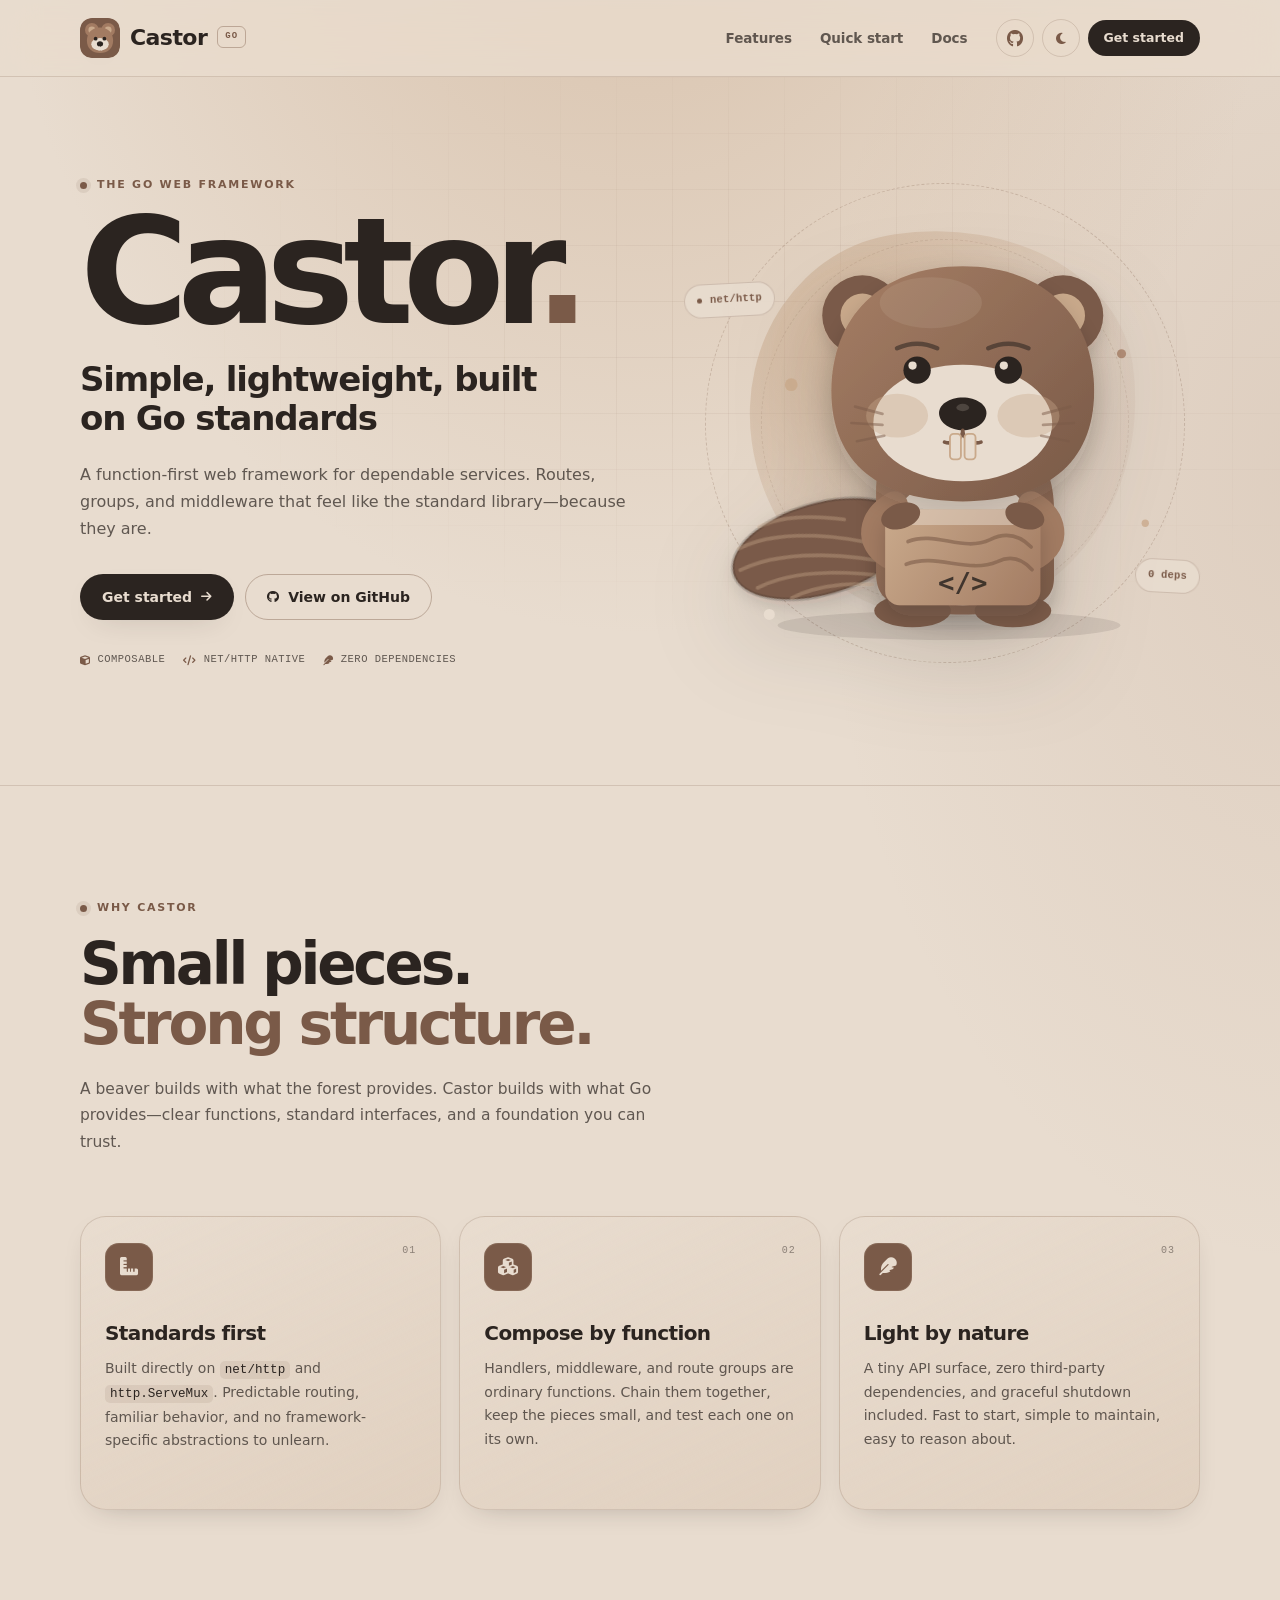
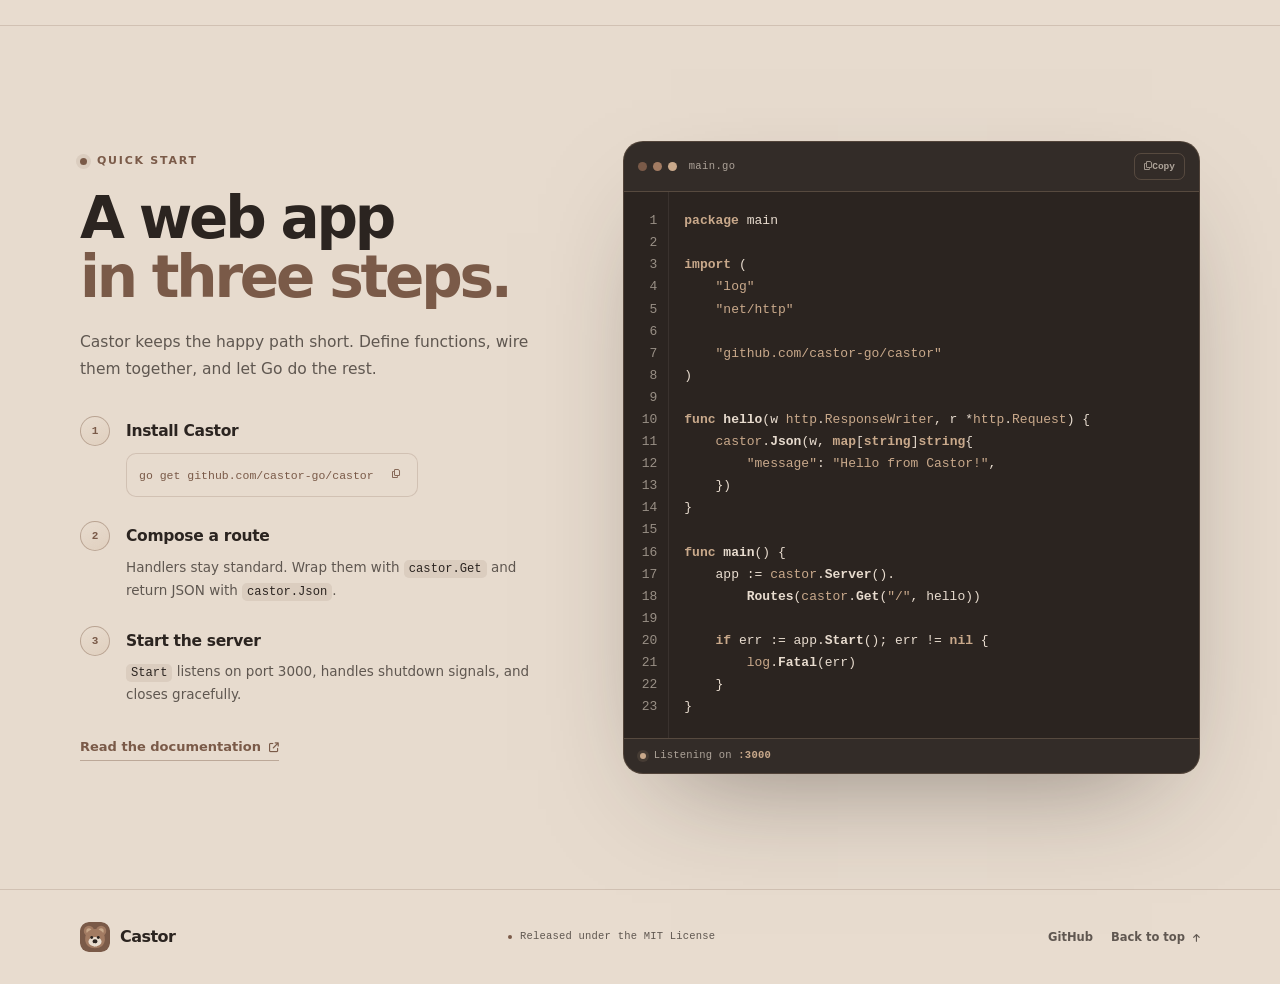
==== commit 309fea52: "fix repo references" ====
--- a/index.html
+++ b/index.html
@@ -56,7 +56,7 @@
     <section class="hero" id="top" aria-labelledby="hero-title">
       <div class="container hero-grid">
         <div class="hero-copy">
-          <p class="eyebrow"><span class="eyebrow-dot" aria-hidden="true"></span> The Go web library</p>
+          <p class="eyebrow"><span class="eyebrow-dot" aria-hidden="true"></span> The Go web framework</p>
           <h1 class="hero-title" id="hero-title">Castor<span class="hero-period">.</span></h1>
           <p class="tagline">Simple, lightweight, built on Go standards</p>
           <p class="lede">A function-first web framework for dependable services. Routes, groups, and middleware that feel like the standard library—because they are.</p>
@@ -96,7 +96,7 @@
         <div class="section-head">
           <p class="eyebrow"><span class="eyebrow-dot" aria-hidden="true"></span> Why Castor</p>
           <h2 id="features-title">Small pieces.<br><span class="text-accent">Strong structure.</span></h2>
-          <p class="section-lede">A beaver builds with what the forest provides. Castor builds with what Go provides—clear functions, standard interfaces, and a foundation you can trust and test.</p>
+          <p class="section-lede">A beaver builds with what the forest provides. Castor builds with what Go provides—clear functions, standard interfaces, and a foundation you can trust.</p>
         </div>
 
         <div class="feature-grid">
@@ -116,7 +116,7 @@
               <span class="card-index">02</span>
             </div>
             <h3>Compose by function</h3>
-            <p>Handlers, middleware, and route groups are ordinary functions. Chain them together, keep the pieces small, no magic, and test each one on its own.</p>
+            <p>Handlers, middleware, and route groups are ordinary functions. Chain them together, keep the pieces small, and test each one on its own.</p>
             <span class="card-line" aria-hidden="true"></span>
           </article>
 
@@ -166,7 +166,7 @@
                 <span class="step-number" aria-hidden="true">3</span>
                 <div class="step-body">
                   <h3>Start the server</h3>
-                  <p><code>Start</code> listens on port 3000, handles shutdown signals, and closes gracefully by default.</p>
+                  <p><code>Start</code> listens on port 3000, handles shutdown signals, and closes gracefully.</p>
                 </div>
               </li>
             </ol>
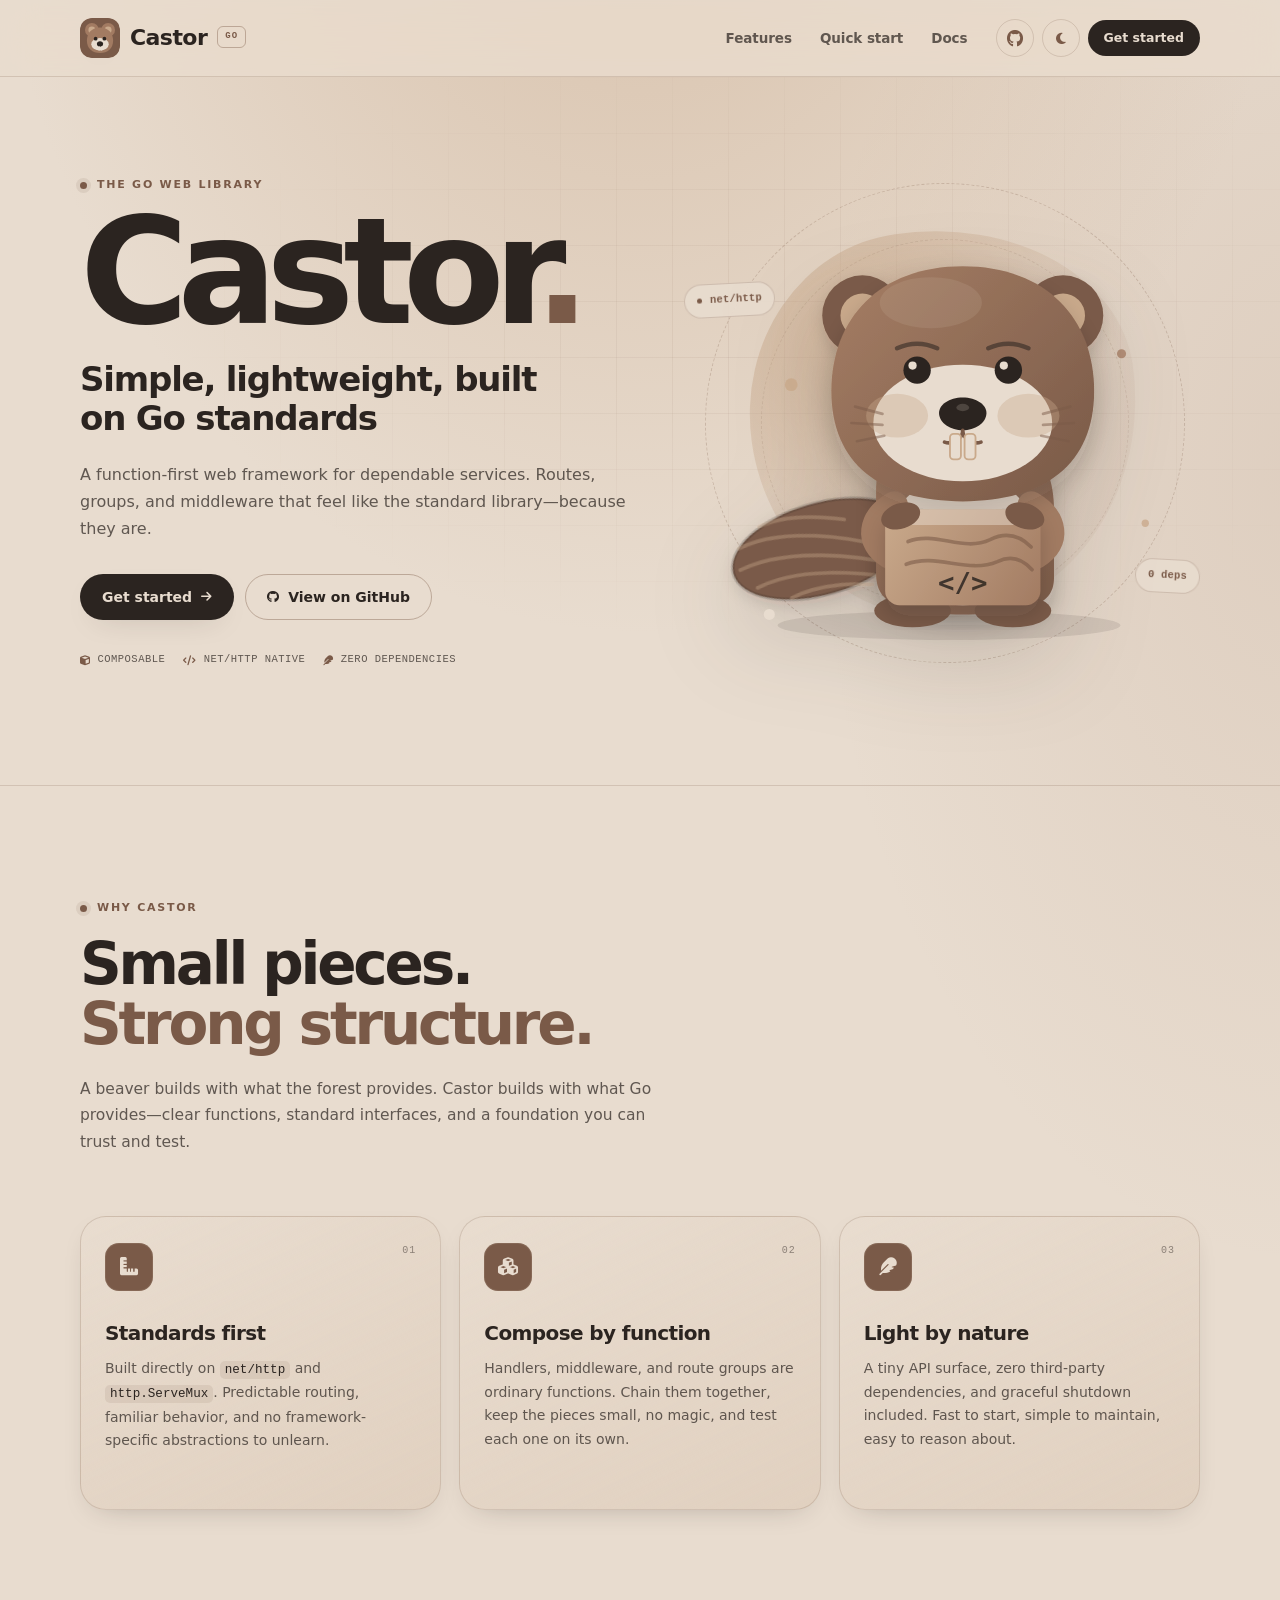
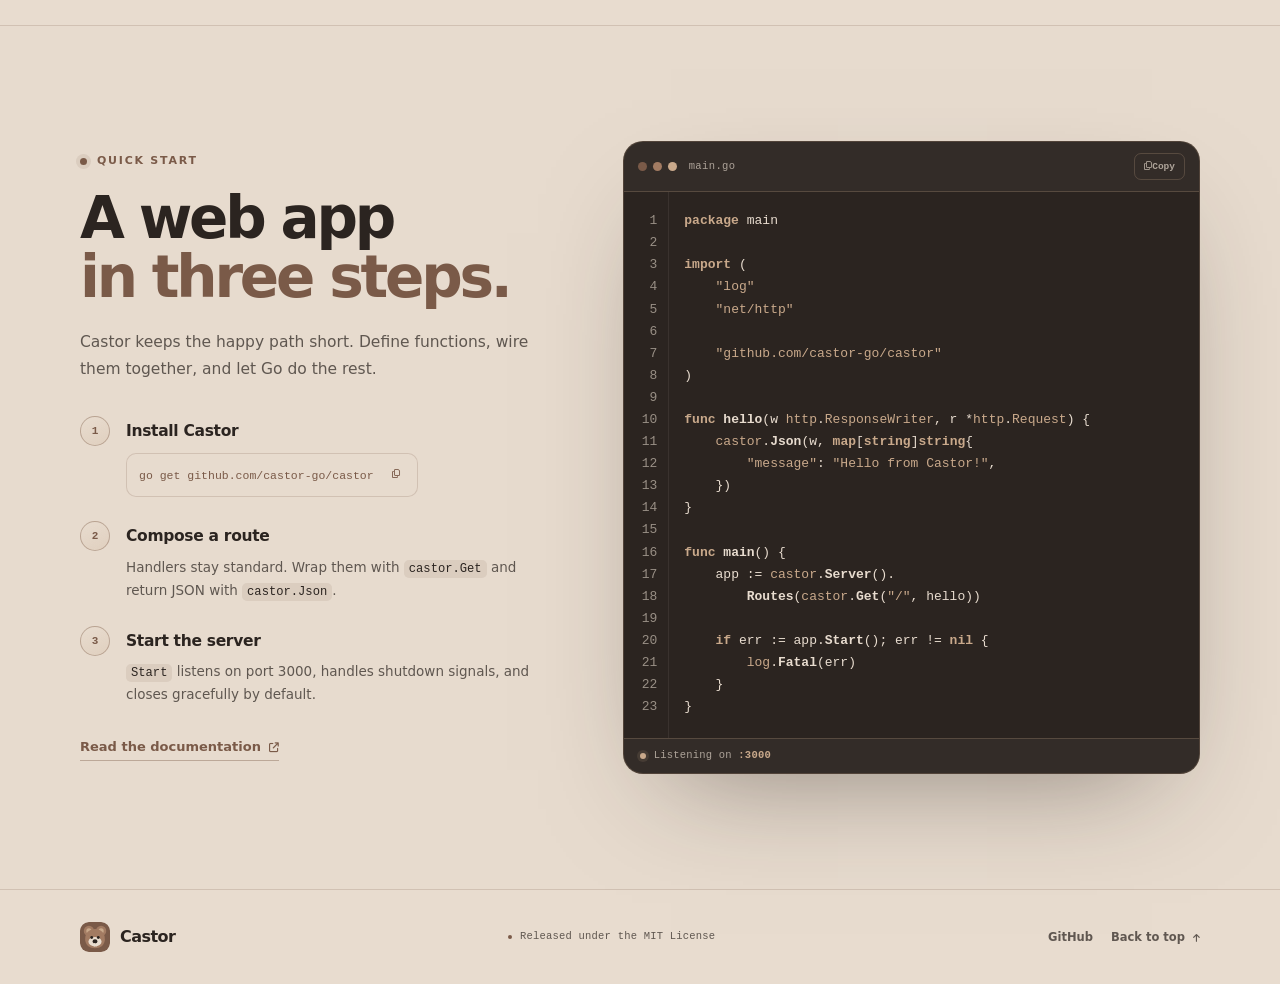
==== commit ac1aa96e: "chore: updated Docs link" ====
--- a/index.html
+++ b/index.html
@@ -1,10 +1,12 @@
 <!DOCTYPE html>
 <html lang="en" data-theme="light">
+
 <head>
   <meta charset="utf-8">
   <meta name="viewport" content="width=device-width, initial-scale=1">
   <title>Castor — Simple, lightweight, built on Go standards</title>
-  <meta name="description" content="Castor is a simple, lightweight Go web framework built on net/http standards. Compose routes, groups, and middleware from plain functions.">
+  <meta name="description"
+    content="Castor is a simple, lightweight Go web framework built on net/http standards. Compose routes, groups, and middleware from plain functions.">
   <meta name="theme-color" content="#E8DCCF">
   <link rel="icon" type="image/svg+xml" href="assets/castor-mark.svg">
   <script>
@@ -19,9 +21,11 @@
     })();
   </script>
   <link rel="preconnect" href="https://cdnjs.cloudflare.com" crossorigin>
-  <link rel="stylesheet" href="https://cdnjs.cloudflare.com/ajax/libs/font-awesome/6.7.2/css/all.min.css" crossorigin="anonymous" referrerpolicy="no-referrer">
+  <link rel="stylesheet" href="https://cdnjs.cloudflare.com/ajax/libs/font-awesome/6.7.2/css/all.min.css"
+    crossorigin="anonymous" referrerpolicy="no-referrer">
   <link rel="stylesheet" href="styles.css">
 </head>
+
 <body>
   <a class="skip-link" href="#main">Skip to content</a>
 
@@ -36,14 +40,16 @@
       <div class="nav-links">
         <a href="#features">Features</a>
         <a href="#quickstart">Quick start</a>
-        <a href="https://github.com/castor-go/castor#readme" target="_blank" rel="noreferrer">Docs</a>
+        <a href="https://github.com/castor-go/castor/blob/main/docs/castor.md" target="_blank" rel="noreferrer">Docs</a>
       </div>
 
       <div class="nav-actions">
-        <a class="nav-github" href="https://github.com/castor-go/castor" target="_blank" rel="noreferrer" aria-label="Castor on GitHub">
+        <a class="nav-github" href="https://github.com/castor-go/castor" target="_blank" rel="noreferrer"
+          aria-label="Castor on GitHub">
           <i class="fa-brands fa-github" aria-hidden="true"></i>
         </a>
-        <button class="theme-toggle" type="button" data-theme-toggle aria-label="Switch to dark theme" aria-pressed="false">
+        <button class="theme-toggle" type="button" data-theme-toggle aria-label="Switch to dark theme"
+          aria-pressed="false">
           <span class="theme-icon theme-icon-light" aria-hidden="true"><i class="fa-solid fa-moon"></i></span>
           <span class="theme-icon theme-icon-dark" aria-hidden="true"><i class="fa-solid fa-sun"></i></span>
         </button>
@@ -56,10 +62,11 @@
     <section class="hero" id="top" aria-labelledby="hero-title">
       <div class="container hero-grid">
         <div class="hero-copy">
-          <p class="eyebrow"><span class="eyebrow-dot" aria-hidden="true"></span> The Go web framework</p>
+          <p class="eyebrow"><span class="eyebrow-dot" aria-hidden="true"></span> The Go web library</p>
           <h1 class="hero-title" id="hero-title">Castor<span class="hero-period">.</span></h1>
           <p class="tagline">Simple, lightweight, built on Go standards</p>
-          <p class="lede">A function-first web framework for dependable services. Routes, groups, and middleware that feel like the standard library—because they are.</p>
+          <p class="lede">A function-first web framework for dependable services. Routes, groups, and middleware that
+            feel like the standard library—because they are.</p>
 
           <div class="hero-actions">
             <a class="button button-primary" href="#quickstart">
@@ -83,7 +90,8 @@
           <div class="hero-orbit hero-orbit-one" aria-hidden="true"></div>
           <div class="hero-orbit hero-orbit-two" aria-hidden="true"></div>
           <div class="mascot-wrap">
-            <img class="mascot" src="assets/castor-mascot.svg" width="560" height="520" alt="Castor, a friendly beaver holding a wooden block carved with code brackets">
+            <img class="mascot" src="assets/castor-mascot.svg" width="560" height="520"
+              alt="Castor, a friendly beaver holding a wooden block carved with code brackets">
           </div>
           <span class="floating-tag floating-tag-one"><span class="tag-dot" aria-hidden="true"></span> net/http</span>
           <span class="floating-tag floating-tag-two">0 deps</span>
@@ -96,7 +104,8 @@
         <div class="section-head">
           <p class="eyebrow"><span class="eyebrow-dot" aria-hidden="true"></span> Why Castor</p>
           <h2 id="features-title">Small pieces.<br><span class="text-accent">Strong structure.</span></h2>
-          <p class="section-lede">A beaver builds with what the forest provides. Castor builds with what Go provides—clear functions, standard interfaces, and a foundation you can trust.</p>
+          <p class="section-lede">A beaver builds with what the forest provides. Castor builds with what Go
+            provides—clear functions, standard interfaces, and a foundation you can trust and test.</p>
         </div>
 
         <div class="feature-grid">
@@ -106,7 +115,8 @@
               <span class="card-index">01</span>
             </div>
             <h3>Standards first</h3>
-            <p>Built directly on <code>net/http</code> and <code>http.ServeMux</code>. Predictable routing, familiar behavior, and no framework-specific abstractions to unlearn.</p>
+            <p>Built directly on <code>net/http</code> and <code>http.ServeMux</code>. Predictable routing, familiar
+              behavior, and no framework-specific abstractions to unlearn.</p>
             <span class="card-line" aria-hidden="true"></span>
           </article>
 
@@ -116,7 +126,8 @@
               <span class="card-index">02</span>
             </div>
             <h3>Compose by function</h3>
-            <p>Handlers, middleware, and route groups are ordinary functions. Chain them together, keep the pieces small, and test each one on its own.</p>
+            <p>Handlers, middleware, and route groups are ordinary functions. Chain them together, keep the pieces
+              small, no magic, and test each one on its own.</p>
             <span class="card-line" aria-hidden="true"></span>
           </article>
 
@@ -126,7 +137,8 @@
               <span class="card-index">03</span>
             </div>
             <h3>Light by nature</h3>
-            <p>A tiny API surface, zero third-party dependencies, and graceful shutdown included. Fast to start, simple to maintain, easy to reason about.</p>
+            <p>A tiny API surface, zero third-party dependencies, and graceful shutdown included. Fast to start, simple
+              to maintain, easy to reason about.</p>
             <span class="card-line" aria-hidden="true"></span>
           </article>
         </div>
@@ -139,7 +151,8 @@
           <div class="tutorial-copy">
             <p class="eyebrow"><span class="eyebrow-dot" aria-hidden="true"></span> Quick start</p>
             <h2 id="quickstart-title">A web app<br><span class="text-accent">in three steps.</span></h2>
-            <p class="section-lede">Castor keeps the happy path short. Define functions, wire them together, and let Go do the rest.</p>
+            <p class="section-lede">Castor keeps the happy path short. Define functions, wire them together, and let Go
+              do the rest.</p>
 
             <ol class="steps">
               <li>
@@ -148,7 +161,8 @@
                   <h3>Install Castor</h3>
                   <div class="install-command">
                     <code id="install-command">go get github.com/castor-go/castor</code>
-                    <button class="copy-button copy-button-compact" type="button" data-copy-target="#install-command" aria-label="Copy install command">
+                    <button class="copy-button copy-button-compact" type="button" data-copy-target="#install-command"
+                      aria-label="Copy install command">
                       <span class="copy-default" aria-hidden="true"><i class="fa-regular fa-copy"></i></span>
                       <span class="copy-success" aria-hidden="true"><i class="fa-solid fa-check"></i></span>
                     </button>
@@ -159,14 +173,17 @@
                 <span class="step-number" aria-hidden="true">2</span>
                 <div class="step-body">
                   <h3>Compose a route</h3>
-                  <p>Handlers stay standard. Wrap them with <code>castor.Get</code> and return JSON with <code>castor.Json</code>.</p>
+                  <p>Handlers stay standard. Wrap them with <code>castor.Get</code> and return JSON with
+                    <code>castor.Json</code>.
+                  </p>
                 </div>
               </li>
               <li>
                 <span class="step-number" aria-hidden="true">3</span>
                 <div class="step-body">
                   <h3>Start the server</h3>
-                  <p><code>Start</code> listens on port 3000, handles shutdown signals, and closes gracefully.</p>
+                  <p><code>Start</code> listens on port 3000, handles shutdown signals, and closes gracefully by
+                    default.</p>
                 </div>
               </li>
             </ol>
@@ -182,9 +199,12 @@
               <div class="code-toolbar">
                 <div class="traffic-lights" aria-hidden="true"><span></span><span></span><span></span></div>
                 <span class="code-filename">main.go</span>
-                <button class="copy-button" type="button" data-copy-target="#quickstart-code" aria-label="Copy quick start code">
-                  <span class="copy-default" aria-hidden="true"><i class="fa-regular fa-copy"></i><span class="copy-label">Copy</span></span>
-                  <span class="copy-success" aria-hidden="true"><i class="fa-solid fa-check"></i><span class="copy-label">Copied</span></span>
+                <button class="copy-button" type="button" data-copy-target="#quickstart-code"
+                  aria-label="Copy quick start code">
+                  <span class="copy-default" aria-hidden="true"><i class="fa-regular fa-copy"></i><span
+                      class="copy-label">Copy</span></span>
+                  <span class="copy-success" aria-hidden="true"><i class="fa-solid fa-check"></i><span
+                      class="copy-label">Copied</span></span>
                 </button>
               </div>
 
@@ -248,4 +268,5 @@
   <p class="sr-only" id="copy-status" role="status" aria-live="polite"></p>
   <script src="main.js"></script>
 </body>
-</html>
+
+</html>
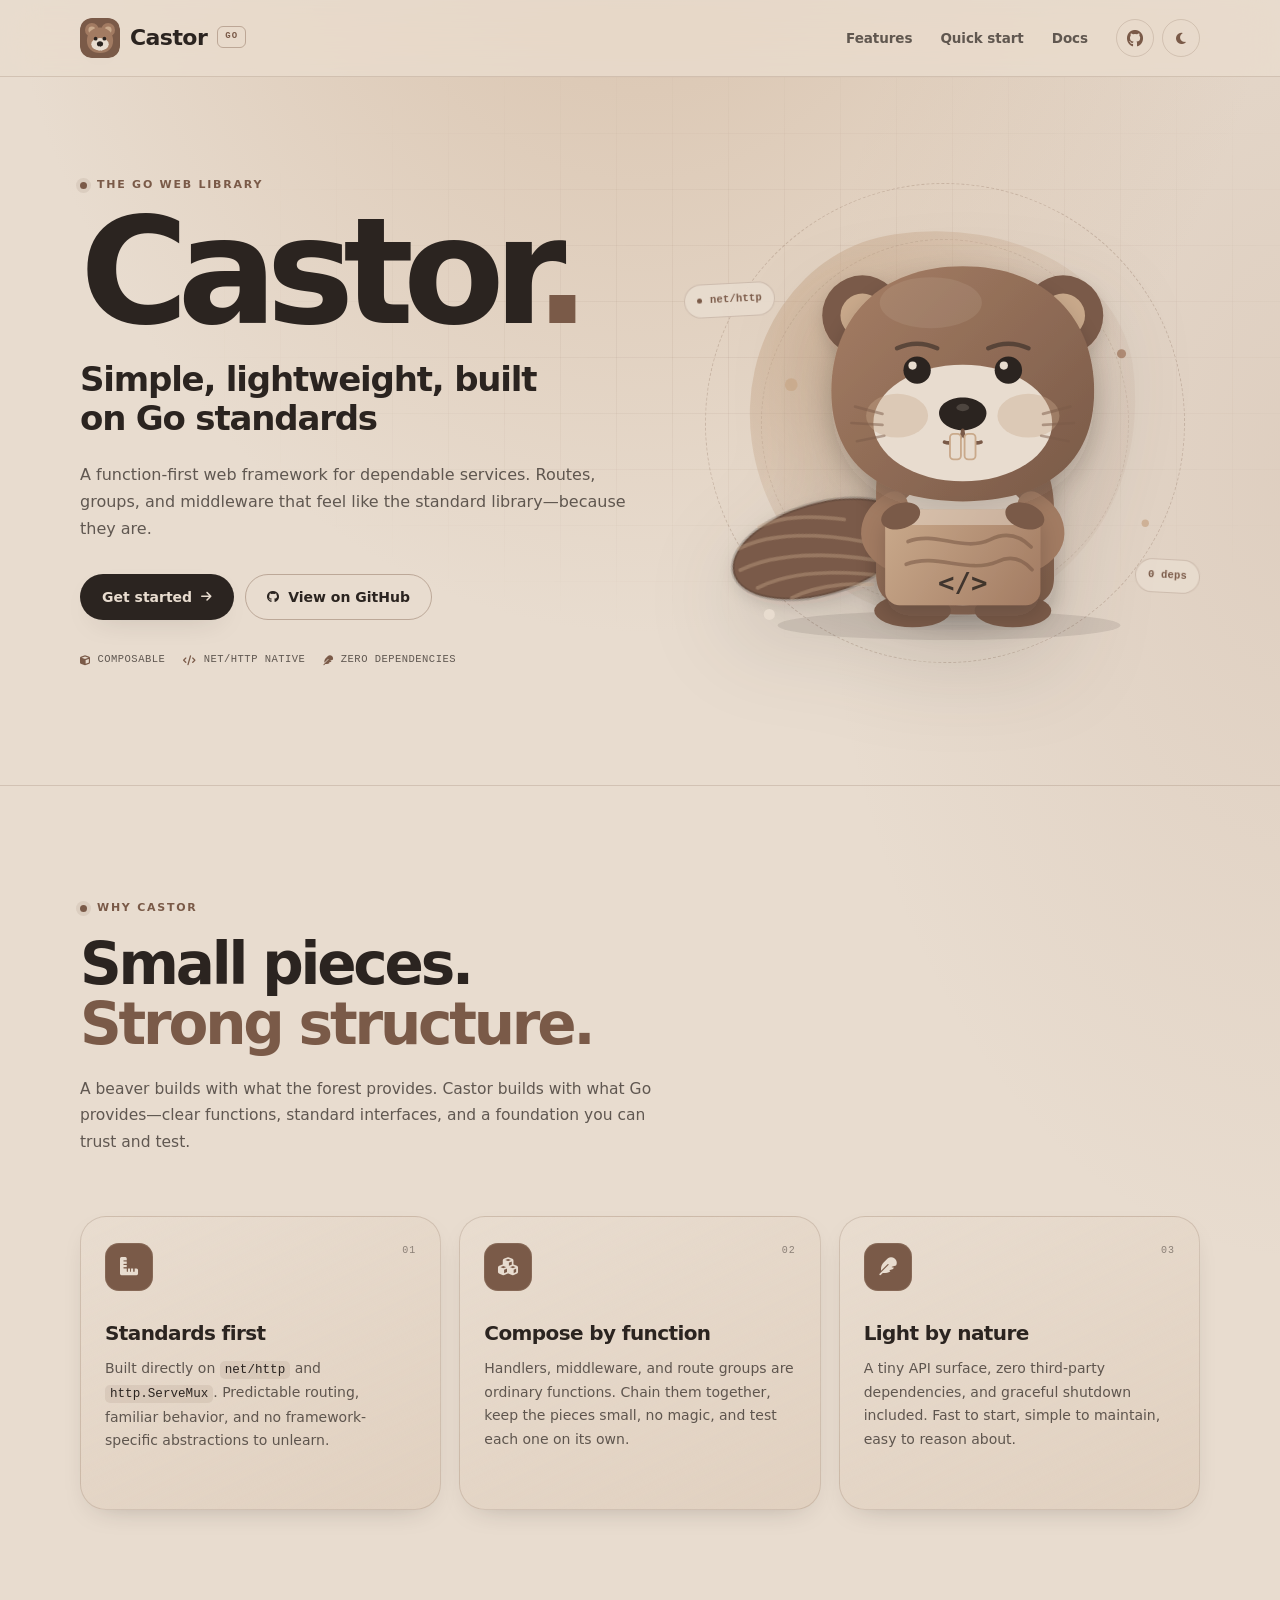
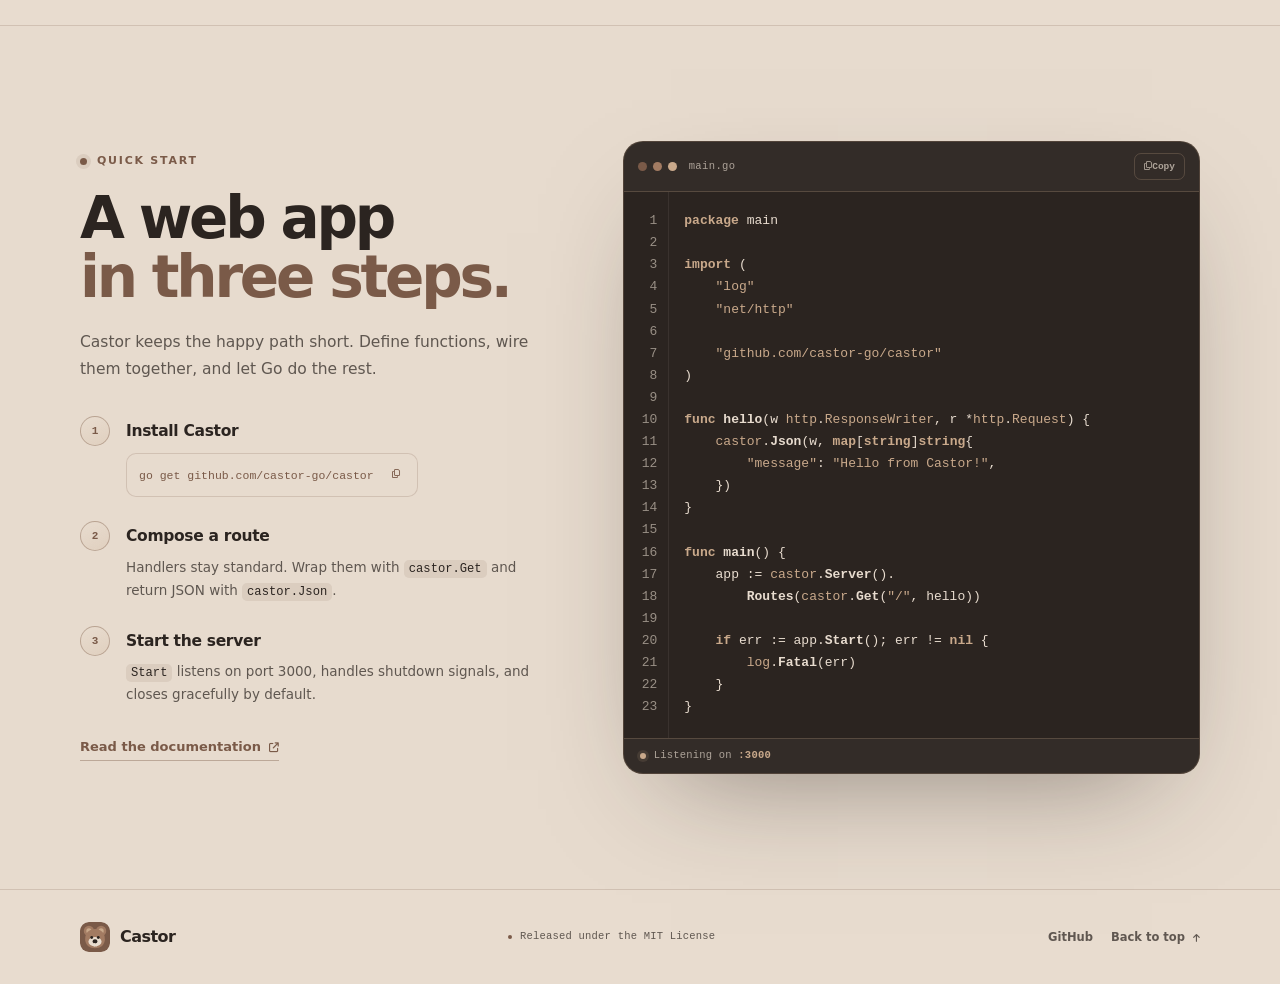
==== commit c691a1a2: "chore: Docs improvements" ====
--- a/index.html
+++ b/index.html
@@ -40,7 +40,7 @@
       <div class="nav-links">
         <a href="#features">Features</a>
         <a href="#quickstart">Quick start</a>
-        <a href="https://github.com/castor-go/castor/blob/main/docs/castor.md" target="_blank" rel="noreferrer">Docs</a>
+        <a href="./get-started.html" rel="noreferrer">Docs</a>
       </div>
 
       <div class="nav-actions">
@@ -53,7 +53,6 @@
           <span class="theme-icon theme-icon-light" aria-hidden="true"><i class="fa-solid fa-moon"></i></span>
           <span class="theme-icon theme-icon-dark" aria-hidden="true"><i class="fa-solid fa-sun"></i></span>
         </button>
-        <a class="button button-small button-primary nav-cta" href="#quickstart">Get started</a>
       </div>
     </nav>
   </header>
@@ -188,7 +187,7 @@
               </li>
             </ol>
 
-            <a class="text-link" href="https://github.com/castor-go/castor" target="_blank" rel="noreferrer">
+            <a class="text-link" href="https://castor-go.github.io/docs/get-started.html" rel="noreferrer">
               Read the documentation
               <i class="fa-solid fa-arrow-up-right-from-square" aria-hidden="true"></i>
             </a>
@@ -269,4 +268,4 @@
   <script src="main.js"></script>
 </body>
 
-</html>+</html>
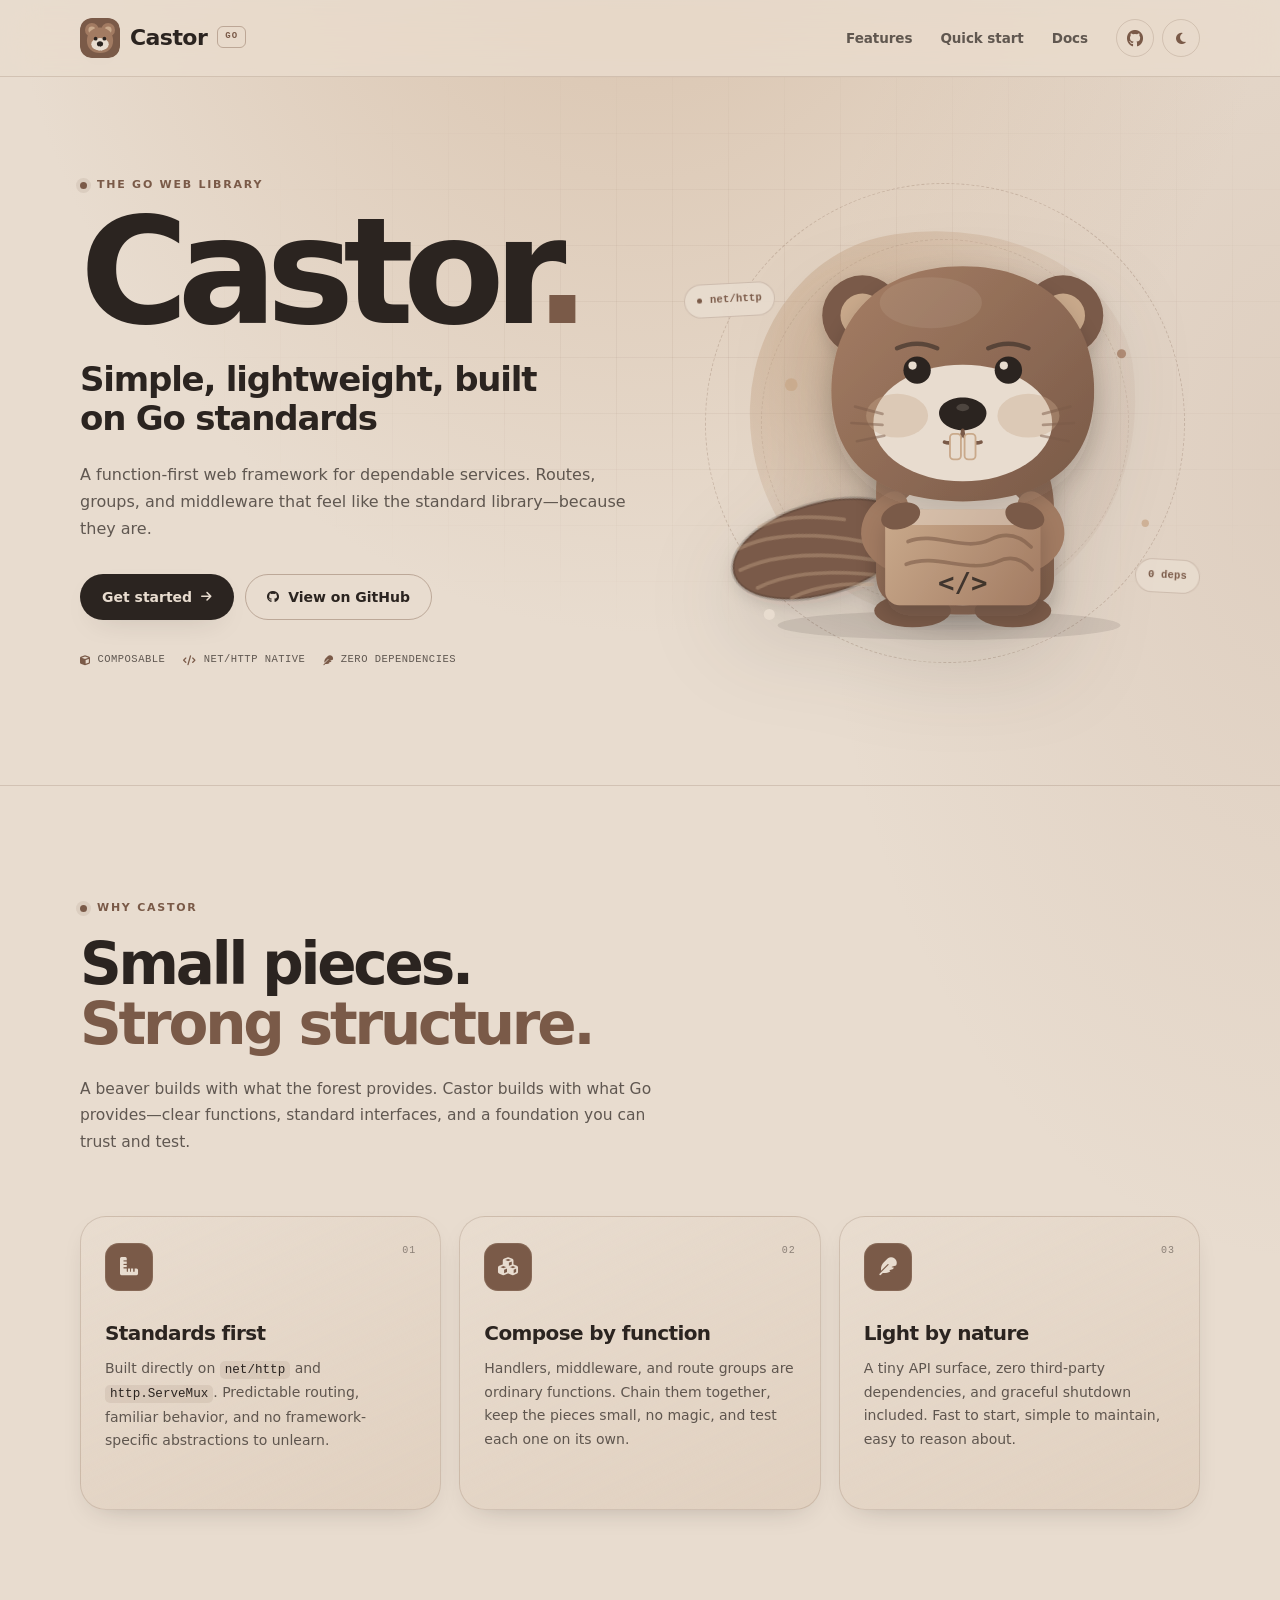
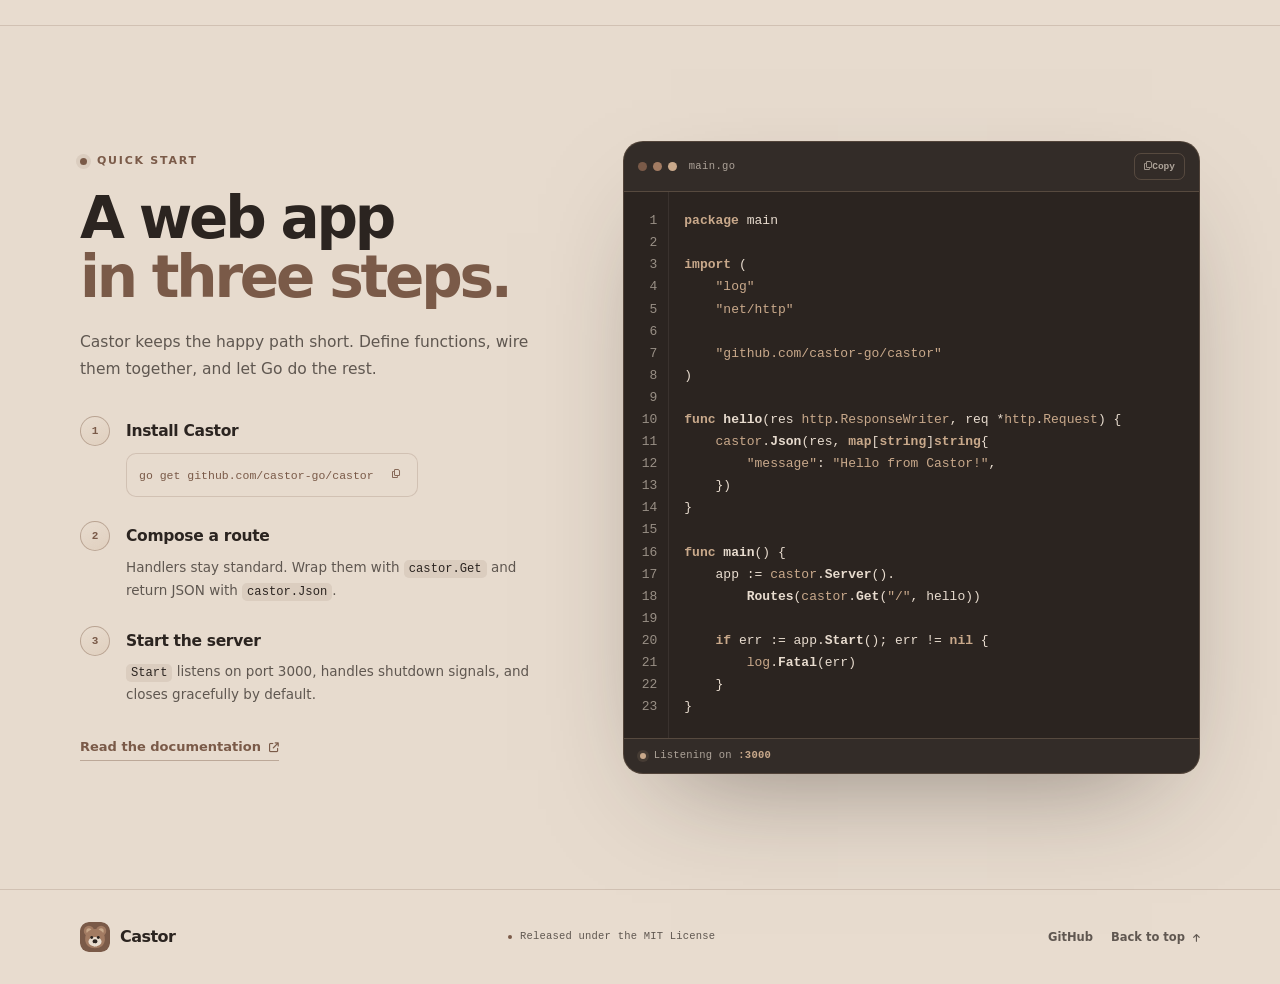
==== commit b319d57b: "fix: small fix" ====
--- a/index.html
+++ b/index.html
@@ -223,8 +223,8 @@
 	<span class="tok-str">"github.com/castor-go/castor"</span>
 )
 
-<span class="tok-kw">func</span> <span class="tok-fn">hello</span>(w <span class="tok-pkg">http</span>.<span class="tok-type">ResponseWriter</span>, r *<span class="tok-pkg">http</span>.<span class="tok-type">Request</span>) {
-	<span class="tok-pkg">castor</span>.<span class="tok-fn">Json</span>(w, <span class="tok-kw">map</span>[<span class="tok-kw">string</span>]<span class="tok-kw">string</span>{
+<span class="tok-kw">func</span> <span class="tok-fn">hello</span>(res <span class="tok-pkg">http</span>.<span class="tok-type">ResponseWriter</span>, req *<span class="tok-pkg">http</span>.<span class="tok-type">Request</span>) {
+	<span class="tok-pkg">castor</span>.<span class="tok-fn">Json</span>(res, <span class="tok-kw">map</span>[<span class="tok-kw">string</span>]<span class="tok-kw">string</span>{
 		<span class="tok-str">"message"</span>: <span class="tok-str">"Hello from Castor!"</span>,
 	})
 }
